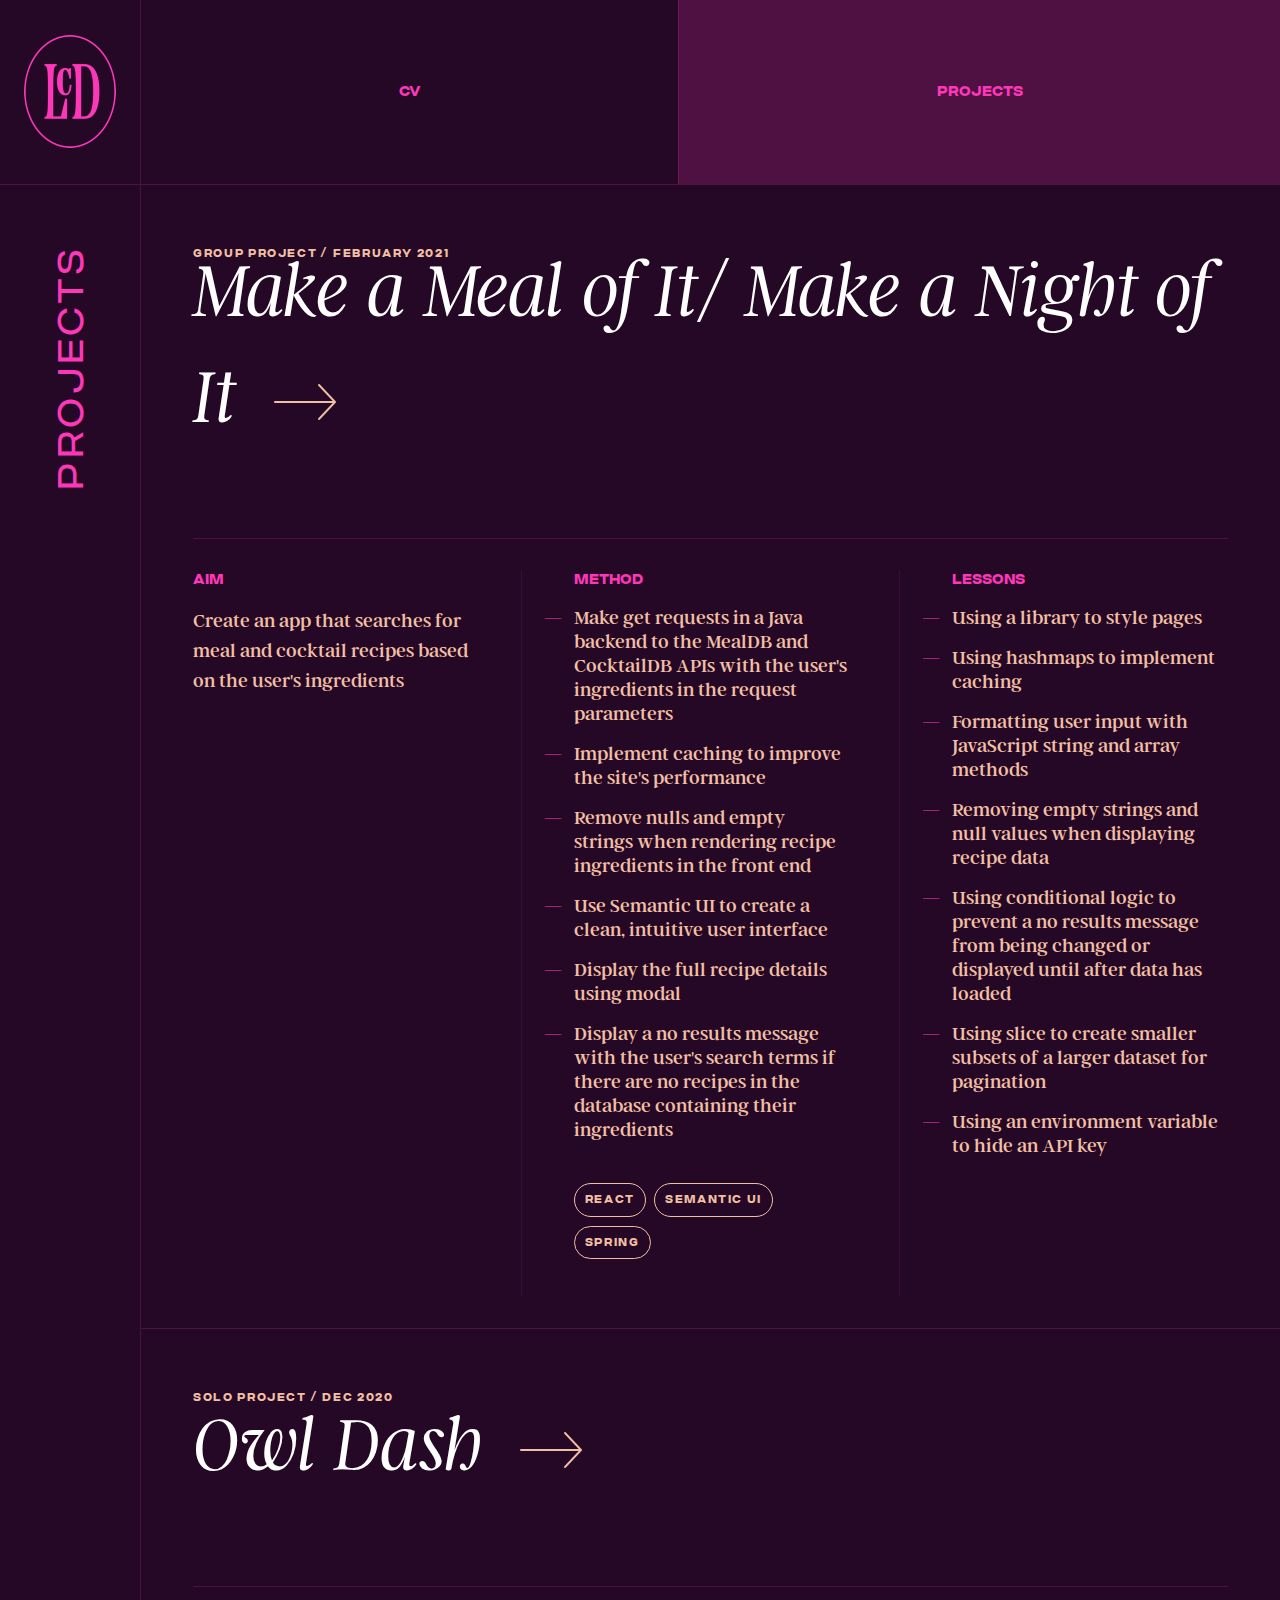
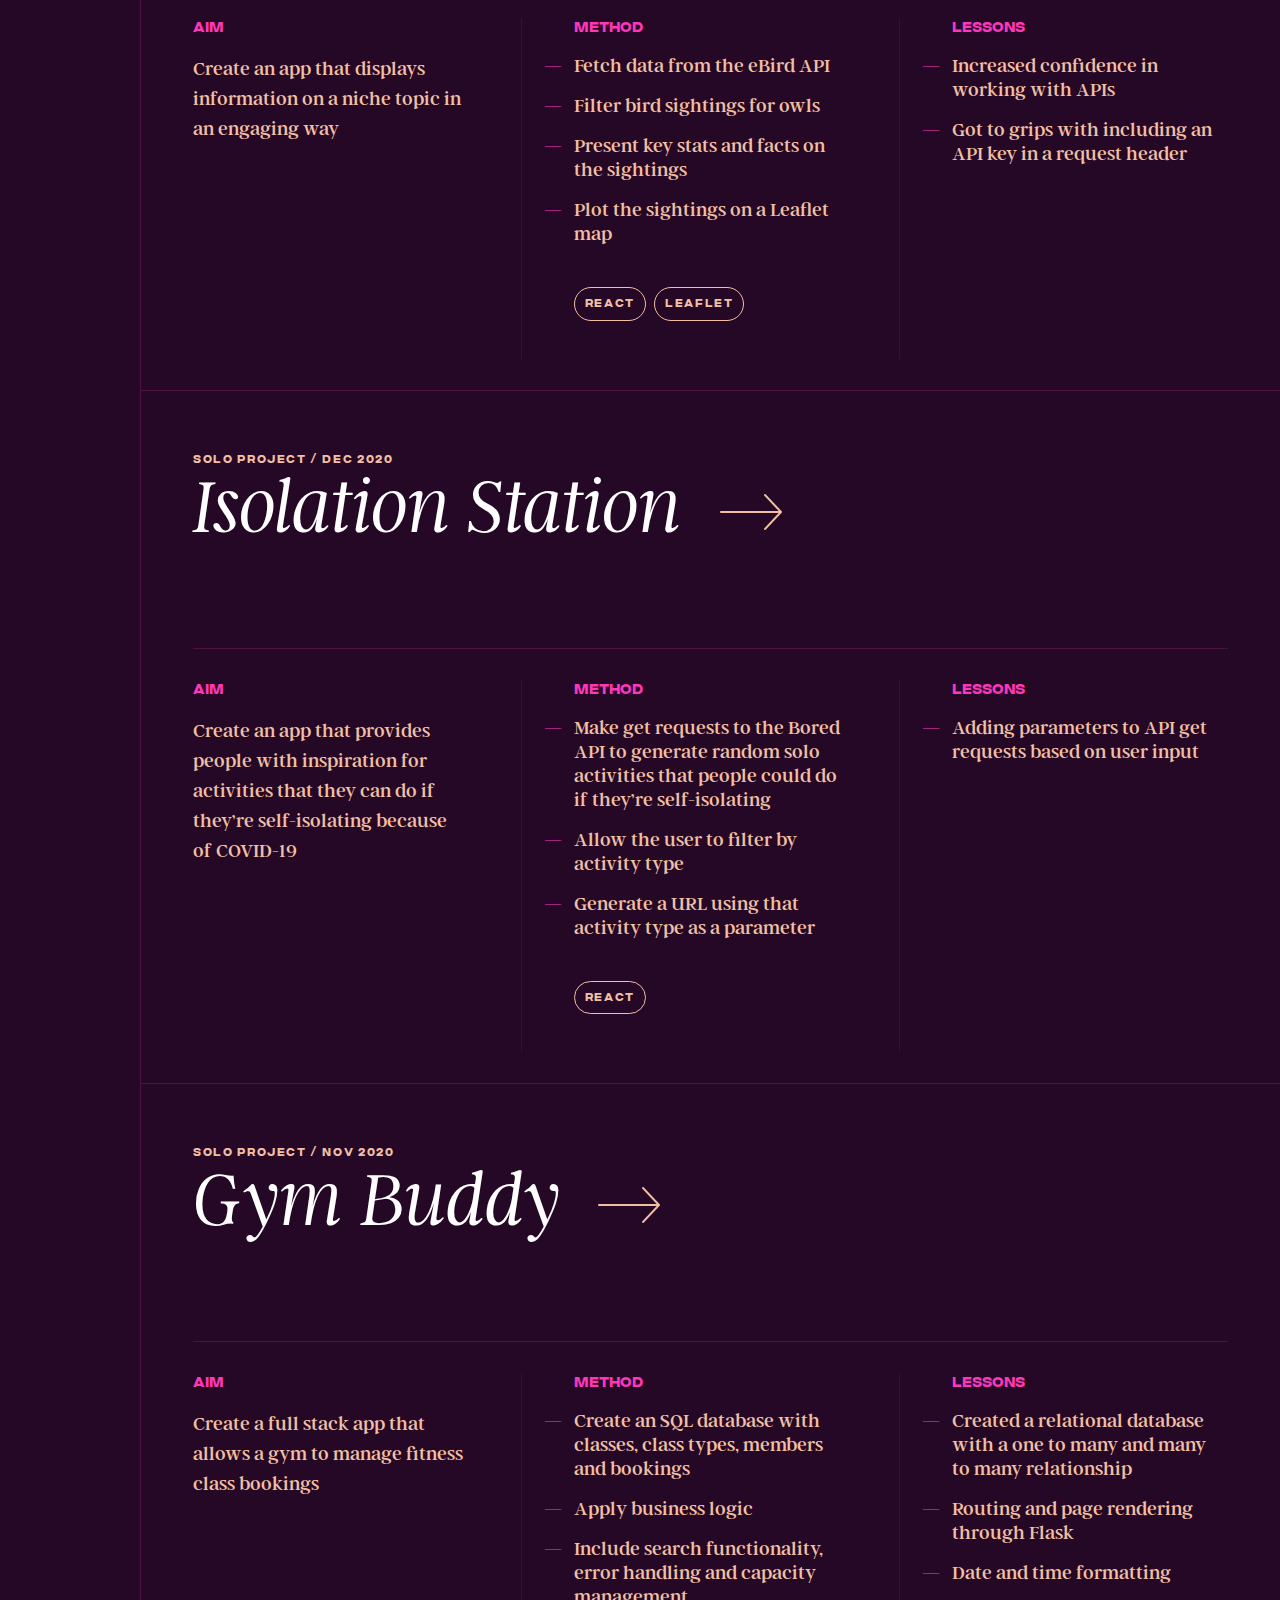
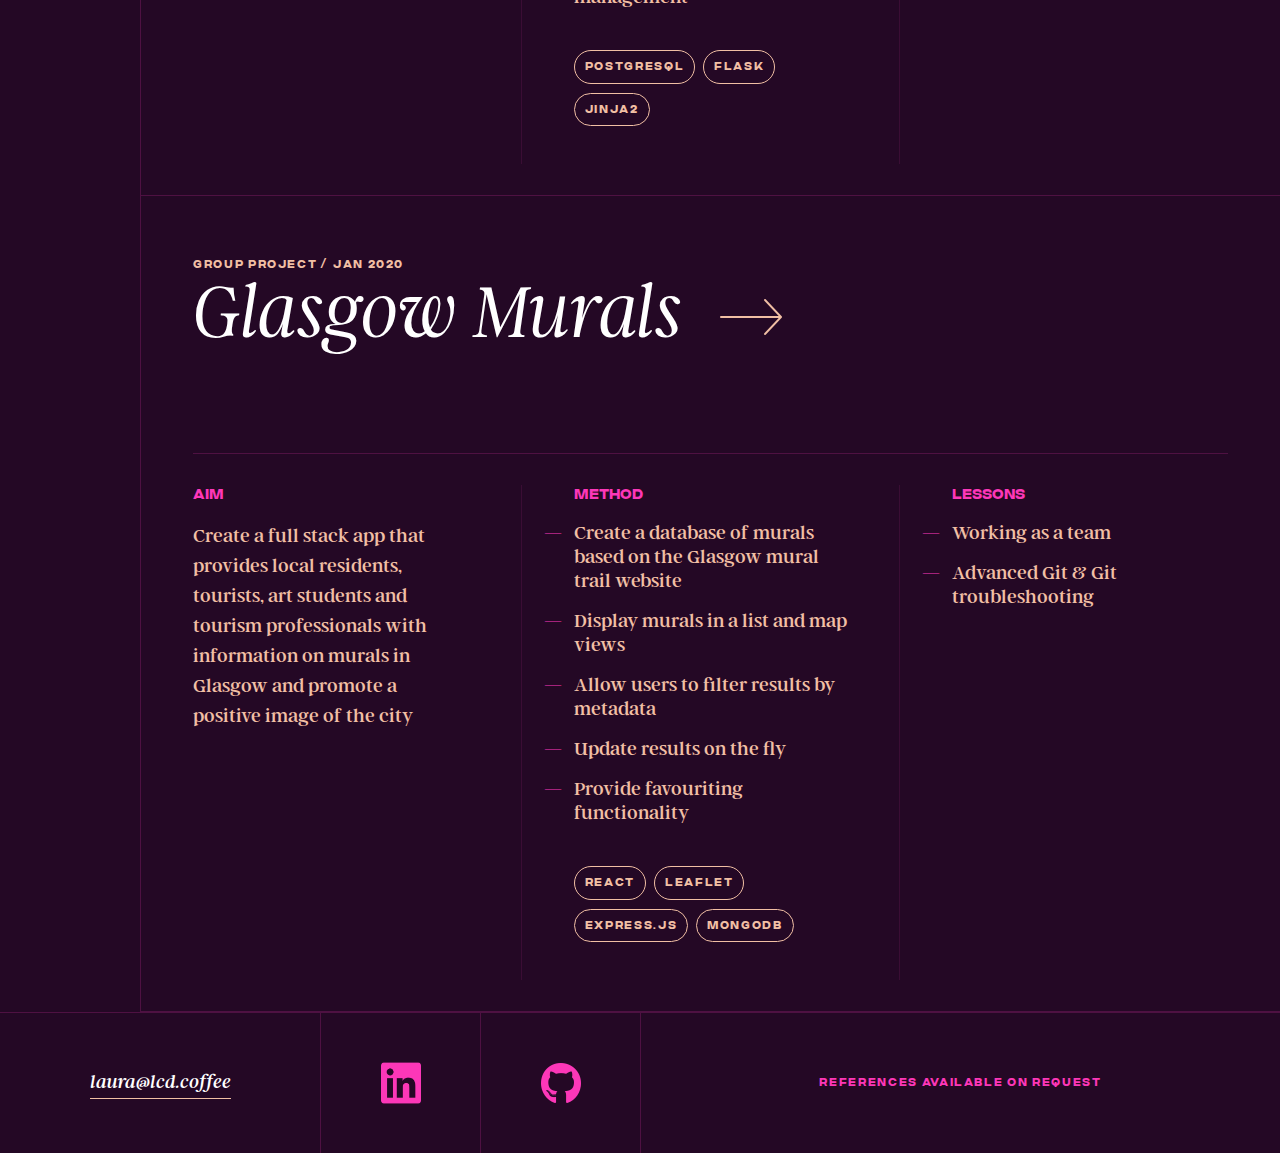
==== projects.html @ 5b54bcf7 "Added recipe and cocktail projects to projects page." ====
<!doctype html>
<html>
	<head>
		<meta charset="utf-8">
		<meta http-equiv="X-UA-Compatible" content="IE=edge">
		<meta name="viewport" content="width=device-width, initial-scale=1">
		<title>Laura C Dobie – CV – Software Developer</title>
		<link rel="stylesheet" href="styles/reset.css">
		<link rel="stylesheet" href="styles/fonts.css">
		<link rel="stylesheet" href="styles/style.css">
	</head>
	<body>
		<main>

		  
		  <header>
		    <div class="logo">
		      <img src="images/lcd-logo.png" />
		    </div>
		
		    <nav>
		      <a href="./index.html" class="deselected">CV</a>
		      <a href="./projects.html" class="selected">Projects</a>
		    </nav>
		  </header>

		  <div class="projects-wrapper">
			<div class="vertical-heading projects-header">
				<h1>
					Projects
				</h1>
			</div>
			<section class="project">
				<a href="https://github.com/pvaliani/recipe_raider_app" class="project-title heading-group">
					<h2>Make a Meal of It/ Make a Night of It<span class="cta-arrow"></span></h2>
					<div class="project-subtitle">
						<h3>Group project</h3>
						<h3>February 2021</h3>
					</div>
				</a>
				<div class="project-details">
					<div class="project-column">
						<h3>Aim</h3>
						<p>Create an app that searches for meal and cocktail recipes based on the user's ingredients</p>
					</div>
					<div class="project-column">
						<h3>Method</h3>
						<ul class="bullets">
							<li>Make get requests in a Java backend to the MealDB and CocktailDB APIs with the user's ingredients in the request parameters</li>
							<li>Implement caching to improve the site's performance</li>
							<li>Remove nulls and empty strings when rendering recipe ingredients in the front end</li>
							<li>Use Semantic UI to create a clean, intuitive user interface</li>
							<li>Display the full recipe details using modal</li>
							<li>Display a no results message with the user's search terms if there are no recipes in the database containing their ingredients</li>
						</ul>
						</ul>
						<ul class="taglist">
							<li>React</li>
							<li>Semantic UI</li>
							<li>Spring</li>
						</ul>
					</div>
					<div class="project-column">
						<h3>Lessons</h3>
						<ul class="bullets">
							<li>Using a library to style pages</li>
							<li>Using hashmaps to implement caching</li>
							<li>Formatting user input with JavaScript string and array methods</li>
							<li>Removing empty strings and null values when displaying recipe data</li>
							<li>Using conditional logic to prevent a no results message from being changed or displayed until after data has loaded</li>
							<li>Using slice to create smaller subsets of a larger dataset for pagination</li>
							<li>Using an environment variable to hide an API key</li>
						</ul>
					</div>
				</div>
			</section>

			<section class="project">
				<a href="https://github.com/lauracdobie/owl-watch" class="project-title heading-group">
					<h2>Owl Dash<span class="cta-arrow"></span></h2>
					<div class="project-subtitle">
						<h3>Solo project</h3>
						<h3>Dec 2020</h3>
					</div>
				</a>
				<div class="project-details">
					<div class="project-column">
						<h3>Aim</h3>
						<p>Create an app that displays information on a niche topic in an engaging way</p>
					</div>
					<div class="project-column">
						<h3>Method</h3>
						<ul class="bullets">
							<li>Fetch data from the eBird API</li>
							<li>Filter bird sightings for owls</li>
							<li>Present key stats and facts on the sightings</li>
							<li>Plot the sightings on a Leaflet map</li>
						</ul>
						<ul class="taglist">
							<li>React</li>
							<li>Leaflet</li>
						</ul>
					</div>
					<div class="project-column">
						<h3>Lessons</h3>
						<ul class="bullets">
							<li>Increased confidence in working with APIs</li>
							<li>Got to grips with including an API key in a request header</li>
						</ul>
					</div>
				</div>
			</section>

			<section class="project">
				<a href="https://github.com/lauracdobie/isolation-activity-finder" class="project-title heading-group">
					<h2>Isolation Station<span class="cta-arrow"></span></h2>
					<div class="project-subtitle">
						<h3>Solo project</h3>
						<h3>Dec 2020</h3>
					</div>
				</a>
				<div class="project-details">
					<div class="project-column">
						<h3>Aim</h3>
						<p>Create an app that provides people with inspiration for activities that they can do if they’re self-isolating because of COVID-19</p>
					</div>
					<div class="project-column">
						<h3>Method</h3>
						<ul class="bullets">
							<li>Make get requests to the Bored API to generate random solo activities that people could do if they’re self-isolating</li>
							<li>Allow the user to filter by activity type</li>
							<li>Generate a URL using that activity type as a parameter</li>
						</ul>
						<ul class="taglist">
							<li>React</li>
						</ul>
					</div>
					<div class="project-column">
						<h3>Lessons</h3>
						<ul class="bullets">
							<li>Adding parameters to API get requests based on user input</li>
						</ul>
					</div>
				</div>
			</section>

			<section class="project">
				<a href="https://github.com/lauracdobie/gym_project" class="project-title heading-group">
					<h2>Gym Buddy<span class="cta-arrow"></span></h2>
					<div class="project-subtitle">
						<h3>Solo project</h3>
						<h3>Nov 2020</h3>
					</div>
				</a>
				<div class="project-details">
					<div class="project-column">
						<h3>Aim</h3>
						<p>Create a full stack app that allows a gym to manage fitness class bookings</p>
					</div>
					<div class="project-column">
						<h3>Method</h3>
						<ul class="bullets">
							<li>Create an SQL database with classes, class types, members and bookings</li>
							<li>Apply business logic</li>
							<li>Include search functionality, error handling and capacity management</li>
						</ul>
						<ul class="taglist">
							<li>Postgresql</li>
							<li>Flask</li>
							<li>Jinja2</li>
						</ul>
					</div>
					<div class="project-column">
						<h3>Lessons</h3>
						<ul class="bullets">
							<li>Created a relational database with a one to many and many to many relationship</li>
							<li>Routing and page rendering through Flask</li>
							<li>Date and time formatting</li>
						</ul>
					</div>
				</div>
			</section>

			<section class="project">
				<a href="https://github.com/lauracdobie/murals-project" class="project-title heading-group">
					<h2>Glasgow Murals<span class="cta-arrow"></span></h2>
					<div class="project-subtitle">
						<h3>Group project</h3>
						<h3>Jan 2020</h3>
					</div>
				</a>
				<div class="project-details">
					<div class="project-column">
						<h3>Aim</h3>
						<p>Create a full stack app that provides local residents, tourists, art students and tourism professionals with information on murals in Glasgow and promote a positive image of the city</p>
					</div>
					<div class="project-column">
						<h3>Method</h3>
						<ul class="bullets">
							<li>Create a database of murals based on the Glasgow mural trail website</li>
							<li>Display murals in a list and map views</li>
							<li>Allow users to filter results by metadata</li>
							<li>Update results on the fly</li>
							<li>Provide favouriting functionality</li>
						</ul>
						<ul class="taglist">
							<li>React</li>
							<li>Leaflet</li>
							<li>Express.js</li>
							<li>MongoDB</li>
						</ul>
					</div>
					<div class="project-column">
						<h3>Lessons</h3>
						<ul class="bullets">
							<li>Working as a team</li>
							<li>Advanced Git &amp; Git troubleshooting</li>
						</ul>
					</div>
				</div>
			</section>
			</div>  
		
			<footer>  
				<nav class="external-links">
				  <div class="email-link-container">
					<a  class="text-link" href="mailto:laura@lcd.coffee">laura@lcd.coffee</a>
				  </div>
				  <div class="icon-link-container">
					<a href="https://www.linkedin.com/in/lauradobie"> <img src="images/icon-linkedin@2x.png" /> </a>
				  </div>
				  <div class="icon-link-container">
					<a href="https://github.com/lauracdobie"> <img src="images/icon-github@2x.png" /> </a>
				  </div>
				</nav>
		
				<div class="references">
					<p>References available on request</p> 
				</div>
		  </footer>
		  
		</main>
		
	</body>
</html>
---- styles/fonts.css ----
@font-face {
    font-family: 'Argent CF';
    src: url('../fonts/argentcf-regular-webfont.woff2') format('woff2'),
         url('../fonts/argentcf-regular-webfont.woff') format('woff');
    font-weight: 400;
    font-style: normal;
}

@font-face {
    font-family: 'Argent CF';
    src: url('../fonts/argentcf-regularitalic-webfont.woff2') format('woff2'),
         url('../fonts/argentcf-regularitalic-webfont.woff') format('woff');
    font-weight: 400;
    font-style: italic;
}

@font-face {
    font-family: 'Argent CF';
    src: url('../fonts/argentcf-light-webfont.woff2') format('woff2'),
         url('../fonts/argentcf-light-webfont.woff') format('woff');
    font-weight: 300;
    font-style: normal;
}

@font-face {
    font-family: 'Argent CF';
    src: url('../fonts/argentcf-lightitalic-webfont.woff2') format('woff2'),
         url('../fonts/argentcf-lightitalic-webfont.woff') format('woff');
    font-weight: 300;
    font-style: italic;
}

@font-face {
    font-family: 'Argent CF';
    src: url('../fonts/argentcf-thinitalic-webfont.woff2') format('woff2'),
         url('../fonts/argentcf-thinitalic-webfont.woff') format('woff');
    font-weight: 100;
    font-style: italic;
}

@font-face {
    font-family: 'Criteria CF';
    src: url('../fonts/criteriacf-extrabold-webfont.woff2') format('woff2'),
         url('../fonts/criteriacf-extrabold-webfont.woff') format('woff');
    font-weight: 800;
    font-style: normal;
}

@font-face {
    font-family: 'Criteria CF';
    src: url('../fonts/criteriacf-regular-webfont.woff2') format('woff2'),
         url('../fonts/criteriacf-regular-webfont.woff') format('woff');
    font-weight: 400;
    font-style: normal;
}
---- styles/style.css ----
body {
	font-family: 'Argent CF';
	font-weight: 400;
	font-size: 20px;
	line-height: 1.5;
	background-color: #240825;
	color: #F1BFA4;
}

header {
	width: 100%;
	height: 185px;
	display: flex;
	border-bottom: 1px solid rgba(252, 55, 184, 0.2);
}

.deselected {
	transition: background-color ease-in 0.2s;
}

.deselected:hover {
	background-color: rgba(252, 55, 184, 0.1);
}

.selected {
	background-color: rgba(252, 55, 184, 0.2);
}

.logo img {
	width: 92px;
}

.logo {
	padding: 35px 24px 37px 24px;
	flex-grow: 0;
}

header nav {
	display: flex;
	flex-grow: 1;
}

em {
	font-style: italic;
} 

header nav a, h2, .project-column h3 {
	color: rgb(252, 55, 184);
	text-transform: uppercase;
	font-family: 'Criteria CF';
	font-weight: 800;
	font-size: 14px;
}

header nav a {
	border-left: 1px solid rgba(252, 55, 184, 0.2);
	display: flex;
	flex-grow: 1;
	align-items: center;
	justify-content: center;
	text-decoration: none;
}

.intro, .projects, .projects-wrapper {
	position: relative;
	border-bottom: 1px solid rgba(252, 55, 184, 0.2);
}

.intro .vertical-heading, .projects .vertical-heading, .projects-wrapper .vertical-heading {
	position: absolute;
	left: 0;
	top: 0;
	transform: rotate(-90deg) translateX(-100%);
	transform-origin: left top;
	padding: 54px 60px 0 0;
}

h1, .projects h2 {
	color: rgb(252, 55, 184);
	text-transform: uppercase;
	font-family: 'Criteria CF';
	font-weight: 400;
	font-size: 36px;
	line-height: 1;
	letter-spacing: 0.1em;
}

.blurb {
	padding: 60px 220px 60px 48px;
	font-size: 32px;
	font-weight: 300;
	line-height: 1.2;
	min-height: 484px;
}

.blurb, .project-description, .project {
	margin-left:140px;
	border-left: 1px solid rgba(252, 55, 184, 0.2);
}

.blurb p {
	margin-bottom: 0.6em;
	max-width: 860px;
}

.common {
	padding: 52px;
	border-bottom: 1px solid rgba(252, 55, 184, 0.2);
}

.half-container {
	display: flex;
}

.half {
	flex: 1;
}

.half h2 {
	margin-bottom: 90px;
}

.relevant-qualifications h3 {
	font-size: 32px;
	line-height: 1.2;
	color: #fff;
	margin-bottom: 10px;
}

.text-link {
	text-decoration: none;
	border-bottom: 1px solid rgb(241, 191, 164);
	font-style: italic;
	padding-bottom: 1px;
	color: #fff;
}

.relevant-qualifications h4, .taglist li, .employment-container h4, .qualification h4, .project-title h3 {
	color: rgb(241, 191, 164);
	text-transform: uppercase;
	font-family: 'Criteria CF';
	font-weight: 800;
	font-size: 11px;
	letter-spacing: 0.15em;
}

.relevant-qualifications p {
	margin-top: 30px;
}

.relevant-qualifications .date {
	font-style: italic;
	line-height: 1.4;
	color: #fff;
	margin-top: 50px;
}

.self-study h3 {
	color: #fff;
	margin-bottom: 10px;
}

.self-study {
	border-left: 1px solid rgba(252, 55, 184, 0.2);
}

.taglist li {
	display: inline-block;
	border: 1px solid rgb(241, 191, 164);
	border-radius: 100px;
	padding: 8px 10px 7px 10px;
	margin-right: 4px;
	margin-bottom: 8px;
}

.taglist {
	margin-bottom: 30px;
}

.primary-list {
	margin-top: 150px;
	margin-bottom: 10px;
}

.primary-list, .project-title h2 {
	font-weight: 100;
	font-family: 'Argent CF';
	text-transform: none;
	font-style: italic;
	font-size: 80px;
	color: #fff;
	line-height: 1.2em;
}

.primary-list li {
	display: inline;
}

.primary-list li:after {
	content: "/";
	margin-left: 0.2em;
	color: rgba(252, 55, 184, 0.2);
}

.primary-list li:last-child:after {
	content: "";
}


.hiring-reasons {
	margin-top: 55px;
}

.hiring-reasons li {
	font-size: 32px;
	line-height: 1.2;
	font-weight: 300;
	padding: 36px 0 36px 50px;
	border-top: 1px solid rgba(252, 55, 184, 0.1);
	counter-increment: item;
}

.hiring-reasons li:before {
	content: counter(item, decimal-leading-zero);
	font-family: 'Criteria CF';
	font-weight: 800;
	font-size: 11px;
	letter-spacing: 0.15em;
	color: rgb(252, 55, 184);
	width: 0;
	text-align: right;
	display: inline-block;
	transform: translateX(-40px) translateY(-0.6em);
}

.hiring-reasons em {
	color: #fff;
}

.projects .project-description {
	padding: 52px 52px 60px 48px;
	min-height: 400px;
}

.projects .project-description p {
	font-weight: 100;
	font-size: 48px;
	line-height: 1.1;
	color: #fff;
	font-style: italic;
}

.projects .project-description p em {
	color: rgb(241, 191, 164);
	display: inline-block;
}

.inline-icon {
	display: inline-block;
	width: 1em;
	height: 1em;
	background-size: contain;
	background-repeat: no-repeat;
	background-position: center center;
}

.isolation {
	background-image: url("../images/projecticon-isolation@2x.png");
	transform: translateY(0.1em);
}

.owl {
	background-image: url("../images/projecticon-owldash@2x.png");
	transform: translateY(0.16em) translateX(0.05em);
}

.gym {
	background-image: url("../images/projecticon-gymbuddy@2x.png");
	transform: translateY(0.16em) translateX(0.09em);
}

.projects .project-description .cta-container {
	display: flex;
	align-items: center;
	margin-top: 48px;
}

.projects .project-description .cta-container .cta {
	border-top: 1px solid rgba(252, 55, 184, 0.2);
	border-right: 1px solid rgba(252, 55, 184, 0.2);
	border-bottom: 1px solid rgba(252, 55, 184, 0.2);
	padding-left: 48px;
	transform: translateX(-48px);
}

.cta p {
	display: flex;
	align-items: center;
}

.projects .project-description .cta-container p {
	font-size: 32px;
}

.projects .project-description .cta-container a {
	text-decoration: none; 
}

.cta-arrow {
	display: inline-block;
	border-left: 1px solid rgba(252, 55, 184, 0.2);
	width: 140px;
	height: 140px;
	margin-left: 48px;
	background-image: url(../images/cta-arrow@2x.png);
	background-size: 62px 36px;
	background-repeat: no-repeat;
	background-position: center	center;
}

.projects .project-description .cta-container .conjunction {
	font-family:'Criteria CF';
	font-weight: 800;
	text-transform: uppercase;
	font-size: 11px;
	letter-spacing: 0.15em;
	color: rgb(241, 191, 164);
}

.projects .project-description .cta-container .text-link {
	margin-left: 48px;
}

.employment-container {
	display: grid;
	grid-template-columns: 1fr 2fr;
	margin-top: 60px;
}

.employment-container h3 {
	color: #fff;
	line-height: 1.1em;
}

.current-employment-container h3 {
	font-size: 32px;
	margin-top: 16px;
	margin-bottom: 32px;
}

.heading-group {
	display: flex;
	flex-direction: column-reverse;
}

.bullets li {
	line-height: 1.2;
	margin-bottom: 16px;
}

.bullets li:before {
	content: "—";
	color: rgb(252, 55, 184);
	transform: translateX(-30px);
	text-align: right;
	display: inline-block;
	width: 0;
}

.past-employment-container {
	padding-left: 52px;
}

.past-employment {
	border-top: 1px solid rgba(252, 55, 184, 0.1);
	padding: 26px;
}

.past-employment:last-child {
	border-bottom: 1px solid rgba(252, 55, 184, 0.1);
}

.past-employment h3 {
	margin-top: 2px;
}

.past-qualifications {
	display: grid;
	grid-template-columns: 1fr 2fr;
}

.past-qualifications .title-container {
	padding: 52px;
	border-bottom: 1px solid rgba(252, 55, 184, 0.2);
}

.past-qualifications .qualifications-container {
	display: flex;
	flex-wrap: wrap;
	align-content: center;
	justify-content: center;
	border-left: 1px solid rgba(252, 55, 184, 0.2);
}

.qualification {
	text-align: center;
	width: 50%;
	padding: 70px 24px 80px 24px;
	border-bottom: 1px solid rgba(252, 55, 184, 0.2);
	display: flex;
	flex-direction: column;
	justify-content: center;
}

.qualification h3 {
	font-size: 32px;
	line-height: 1.2;
	color: #fff;
	margin-bottom: 16px;
}

.qualification:nth-child(even) {
	border-left: 1px solid rgba(252, 55, 184, 0.2);
}

.certificate {
	background-image: url(../images/icon-certificate@2x.png);
	background-size: 60px 73px;
	background-repeat: no-repeat;
	background-position: center center;
	width: 100%;
	height: 73px;
	margin-bottom: 40px;
}

.quotes {
	padding: 52px;
	border-bottom: 1px solid rgba(252, 55, 184, 0.1);
}

.quotes h2 {
	margin-bottom: 60px;
}

.quotes-container {
	display: grid;
	grid-template-areas: 
	'quote quote'
	'quote quote';
	grid-template-columns: 1fr 1fr;
}

.quote:nth-child(even) {
	margin-left: 32px;
}

.quote:nth-child(1), .quote:nth-child(2) {
	border-top: 1px solid rgba(252, 55, 184, 0.1);
}


.quotes-container li {
	font-size: 32px;
	line-height: 1.2;
	font-weight: 300;
	padding: 36px 0 36px 50px;
	border-bottom: 1px solid rgba(252, 55, 184, 0.1);
}

.quotes-container li:before {
	content: "\201C";
	font-family: 'Criteria CF';
	font-weight: 800;
	font-size: 48px;
	letter-spacing: 0.15em;
	color: rgb(252, 55, 184);
	width: 0;
	text-align: right;
	display: inline-block;
	transform: translateX(-40px) translateY(0.27em);
}

footer {
	height: 140px;
	display: grid;
	grid-template-columns: 1fr 1fr;
}

footer .external-links {
	display: grid;
	grid-template-columns: 2fr 1fr 1fr ;
}

.icon-link-container, .references {
	border-left: 1px solid rgba(252, 55, 184, 0.2);
}

.email-link-container, .icon-link-container, .references {
	display: flex;
	align-items: center;
	justify-content: center;
	text-align: center;
}

.icon-link-container img {
	width: 40px;
}

.references p {
	color: rgb(252, 55, 184);
	text-transform: uppercase;
	font-family: 'Criteria CF';
	font-weight: 800;
	font-size: 11px;
	letter-spacing: 0.15em;
}

.project {
	border-bottom: 1px solid rgba(252, 55, 184, 0.2);
}

.project-details {
	display: grid;
	grid-template-columns: 1fr 1fr 1fr;
	padding: 31px 0;
	
}

.project-column {
	padding: 0 52px;
	
}

.project-column:nth-child(2) {
	border-left: 1px solid rgba(252, 55, 184, 0.1);
	border-right: 1px solid rgba(252, 55, 184, 0.1);
}

.project-column h3 {
	margin-bottom: 15px;
}

.project-column .taglist {
	margin-top: 40px;
}

.project-subtitle {
	transform: translateY(1em);
}

.project-subtitle h3 {
	display: inline;
}

.project-subtitle h3:nth-child(1):after {
	content: "/";
	font-size: 14px;
	font-weight: 100;
	margin-left: 0.2em; 
} 

.project-title {
	margin-left: 52px;
	margin-right: 52px;
	padding-top: 31px;
	padding-bottom: 90px;
	border-bottom: 1px solid rgba(252, 55, 184, 0.2);
	text-decoration: none; 
}

.project-title .cta-arrow {
	height: 1em;
	border-left: none;
	transform: translateY(0.25em);
	margin: 0;
}



@media print{  
  
	body{    
		background-color: #fff;
		color: #240825;
		font-size: 8pt;
		line-height: 1.3;
	}
	
	header {
		height: 3cm;
	}
	
	.logo img {
		width: 1cm;
	}
	
	.logo {
		padding: 0.9cm;
		flex-grow: 0;
	}
	
	h1 {
		font-size: 12pt;
	}
	
	header nav {
		display: none;
	}

	h2 {
		font-size: 6pt;
	}

	.half h2 {
		margin-bottom: 0.5cm;
	}

	.relevant-qualifications h3 {
		font-size: 16pt;
	}
	
	.intro .vertical-heading {
		left: 2.5cm;
		top: 1.3cm;
		transform: rotate(0deg) translateX(0);
		padding: 0;
	}

	.intro {
		position: static;
	}
	
	.blurb {
		padding: 1cm 1cm 0.8cm 1cm;
		margin-left: 0px;
		border-left: none;
		min-height: 0;
		font-size: 16pt;
	}

	.relevant-qualifications h4, .taglist li, .employment-container h4, .qualification h4 {
		font-size: 5pt;
	}

	.taglist li {
		padding: 2.5pt 4pt 1pt 4pt;
		margin-right: 0.01cm;
		margin-bottom: 0.08cm;
	}

	.taglist {
		margin-bottom: 0.2cm;
	}

	.relevant-qualifications .date {
		margin-top: 0.5cm;
	}
	
	.relevant-qualifications h3, .text-link, .relevant-qualifications .date, .self-study h3, .primary-list, .hiring-reasons em, .projects .project-description p, .employment-container h3, .qualification h3 {
		color: #240825;
	}

	.common {
		padding: 1cm;
	}

	.hiring-reasons {
		margin-top: 0.5cm;
		display: flex;
		flex-wrap: wrap;
		flex-direction: row;
	}

	.hiring-reasons li {
		font-size: 10pt;
		padding: 0.5cm 0.5cm 0.5cm 0.6cm;
		width: 46%;
		margin-right: 2%
	}

	.hiring-reasons li:before {
		font-size: 5pt;
		transform: translateX(-0.6cm) translateY(-0.6em);
	}

	.why-hire-me {
		page-break-after: always;
	}

	.project {
		width: 100%;
	}
	
}
	

@media (max-width:1024px) {
	.blurb {
		padding: 60px 48px 60px 48px;
	}

	.past-qualifications {
		grid-template-columns: 1fr;
	}
}

@media (max-width:960px) {
	header {
		height: 100px;
	}

	.logo img {
		width: 50px;
	}

	.logo {
		padding: 15px 45px;
	}

	.blurb {
		font-size: 26px;
		min-height: 380px;
	}

	h1, .projects h2 {
		font-size: 28px;
	}

	.intro .vertical-heading, .projects .vertical-heading, .projects-wrapper .vertical-heading {
		padding: 58px 60px 0 0;
	
	}

	.half h2 {
		margin-bottom: 40px;
	}

	.hiring-reasons {
		margin-top: 25px;
		
	}

	.hiring-reasons li {
		padding: 28px 0 28px 50px;
	}

	.primary-list {
		margin-top: 50px;
	}

	.primary-list, .project-title h2 {
		font-size: 60px;
	}

	.projects .project-description p {
		font-size: 36px;
	}

	.employment-container {
		grid-template-columns: 1fr 1fr;
	}

	.quotes h2 {
		margin-bottom: 40px;
	}

	.quotes-container li {
		font-size: 26px;
		padding: 0 0 20px 50px;
		line-height: 1;
	}

	.quotes-container li:before {
		transform: translateX(-40px) translateY(0.4em);
	}

	footer {
		height: 90px;
	}

	.projects .project-description .cta-container p {
		font-size: 24px;
	}

	.cta-arrow {
		width: 80px;
		height: 80px;
		margin-left: 48px;
		background-size: 31px 18px;
	}

	.projects .project-description .cta-container .text-link {
		margin-left: 26px;
		transform: translateX(-22px);
	}

	.projects .project-description .cta-container .conjunction {
		transform: translateX(-22px);
	}

	.icon-link-container img {
		width: 30px;
	}
	
	.project-title {
		border: none;
		padding-bottom: 0;
	}
	
	.project-details {
		display: block;
		line-height: 1.4;
		padding-top: 20px;
	}
	
	.project-details .taglist {
		margin-top: 10px;
		margin-bottom: 0;
	}
	
	.project-column {
		margin: 0 48px 0px 48px;
		border-top: 1px solid rgba(252, 55, 184, 0.1);
		padding: 30px 30px;
	}
	
	.project-column:nth-child(2) {
		border-left: none;
		border-right: none;
	}
	
	.bullets li {
		margin-bottom: 10px;
	}
	
	.projects-wrapper .vertical-heading {
		position: static;
		transform: rotate(0deg) translateX(0%);
		padding: 40px 30px 0 52px;
		width: 100%;
		text-align: left;
	}
	
	.project {
		margin-left: 0;
		border-left: none;
	}

	footer .external-links {
		grid-template-columns: 3fr 1fr 1fr ;
	}
}

@media (max-width:800px) {
	.projects .project-description .cta-container {
		display: block;
		align-items: center;
		margin-top: 20px;
	}

	.projects .project-description .cta-container .cta {
		margin-bottom: 20px;
	}

	.projects .project-description .cta-container .text-link {
		transform: translateX(0px);
		display: inline;
	}

	.projects .project-description .cta-container .conjunction {
		transform: translateX(0px);
		margin-top: 30px;
		display: inline;
	}

	.cta {
		display: static;
		width: 301px;
	}
}

@media (max-width:700px) {
	.relevant-qualifications h4, .taglist li, .employment-container h4, .qualification h4, .project-title h3 {
		font-size: 9px;
	}

	.taglist li {
		padding: 6px 8px 5px 8px;
		margin-right: 2px;
		margin-bottom: 6px;
	}

	.hiring-reasons li {
		font-size: 26px;
		line-height: 1.1;
		padding: 28px 0 28px 50px;
	}

	.primary-list, .project-title h2 {
		font-size: 48px;
	}

	.taglist {
		margin-bottom: 10px;
	}

	.projects .project-description p {
		font-size: 28px;
		line-height: 1;
	}

	.projects .project-description {
		padding: 40px 52px 40px 48px;
		min-height: 300px;
	}

	.current-employment-container h3 {
		font-size: 26px;
		margin-top: 16px;
		margin-bottom: 24px;
	}

	body {
		font-size: 18px;
	}

	.past-employment {
		padding: 26px 0;
	}

	.common {
		padding-bottom: 20px;
	}

	.qualification h3 {
		font-size: 26px;
		line-height: 1;
		color: #fff;
		margin-bottom: 16px;
	}

	.quotes-container li {
		font-size: 20px;
		padding: 0 0 20px 50px;
		line-height: 1.1;
	}

	.quotes-container li:before {
		font-size: 32px;
		line-height: 1;
	}
}

@media (max-width:500px) {
	header nav a, h2, .project-column h3 {
		font-size: 12px;
	}

	header {
		height: 70px;
	}

	.logo img {
		width: 34px;
	}

	.logo {
		padding: 15px 15px;
	}

	.intro .vertical-heading, .projects .vertical-heading, .projects-wrapper .vertical-heading {
		position: static;
		transform: rotate(0deg) translateX(0%);
		padding: 40px 30px 20px 30px;
		width: 100%;
		text-align: left;
	}

	h1, .projects h2 {
		font-size: 20px;
		line-height: 1;
		letter-spacing: 0.1em;
	}

	.blurb, .project-description, .project {
		margin-left: 0;
		border-left: none;
		padding: 0 30px;
		font-size: 20px;
		min-height: 0;
	}

	.half-container {
		display: block;
	}

	.relevant-qualifications h3 {
		font-size: 26px;
		line-height: 1;
	}

	.common {
		padding: 30px;
	}

	.half h2 {
		margin-bottom: 30px;
	}

	body {
		font-size: 16px;
		line-height: 1.1;
	}

	.relevant-qualifications .date {
		margin-top: 20px;
	}
	
	.hiring-reasons li {
		font-size: 20px;
		padding-top: 16px;
		padding-bottom: 16px;
		padding-left: 32px;
	}	
	
	.hiring-reasons li:before {
		font-size: 10px;
		transform: translateX(-32px) translateY(-0.6em);
	}
	
	.primary-list {
		margin-top: 10px;
	}
	
	.primary-list li {
		font-size: 36px;
		line-height: 0;
	}
	
	.projects .project-description {
		padding: 0px 30px 40px 30px;
	}
	
	.projects .project-description .cta-container {
		margin-top: 30px;
	}
	
	.employment-container {
		display: block;
	}
	
	.bullets li:before {
		transform: translateX(-23px);
	}
	
	.past-employment-container {
		margin-top: 30px;
		padding: 0;
	}
	
	.past-qualifications .qualifications-container {
		border: none;
	}
	
	.qualification {
		width: 100%;
		padding: 40px 30px;
	}
	
	.qualification:nth-child(even) {
		border-left: none;
	}
	
	.quotes {
		padding:30px
	}
	
	.quotes-container {
		display: block;
	}
	
	.quotes-container li {
		padding: 10px 0 20px 50px;
	}
	
	.quote:nth-child(even) {
		margin-left: 0;
	}
	
	.quote:nth-child(2) {
		border-top: none;
	}
	
	.quote:last-child {
		border-bottom: none;
	}
	
	.projects-wrapper .projects-header {
		padding-bottom: 0px;
	}
	
	.project-title, .project-column {
		margin: 0;
	}
	
	.project-title h2{
		font-size: 36px;
	}
	
	.project-title .cta-arrow {
		width: 45px;
	}
	
	.project-subtitle {
		transform: translateY(0.4em);
	}
	
	footer {
		display: block;
	}
	
	footer .external-links {
		height: 80px;
	}
	
	footer .references p {
		padding: 20px 10px;
	}
	
	footer .references {
		border-top: 1px solid rgba(252, 55, 184, 0.2);
		margin: 0;
	}	
	
}
  


@media (min-width:1440px) {
	
	main {
		width: 1440px;
		margin-left: auto;
		margin-right: auto;
		border-left: 1px solid rgba(252, 55, 184, 0.2);
		border-right: 1px solid rgba(252, 55, 184, 0.2);
	}
	
}
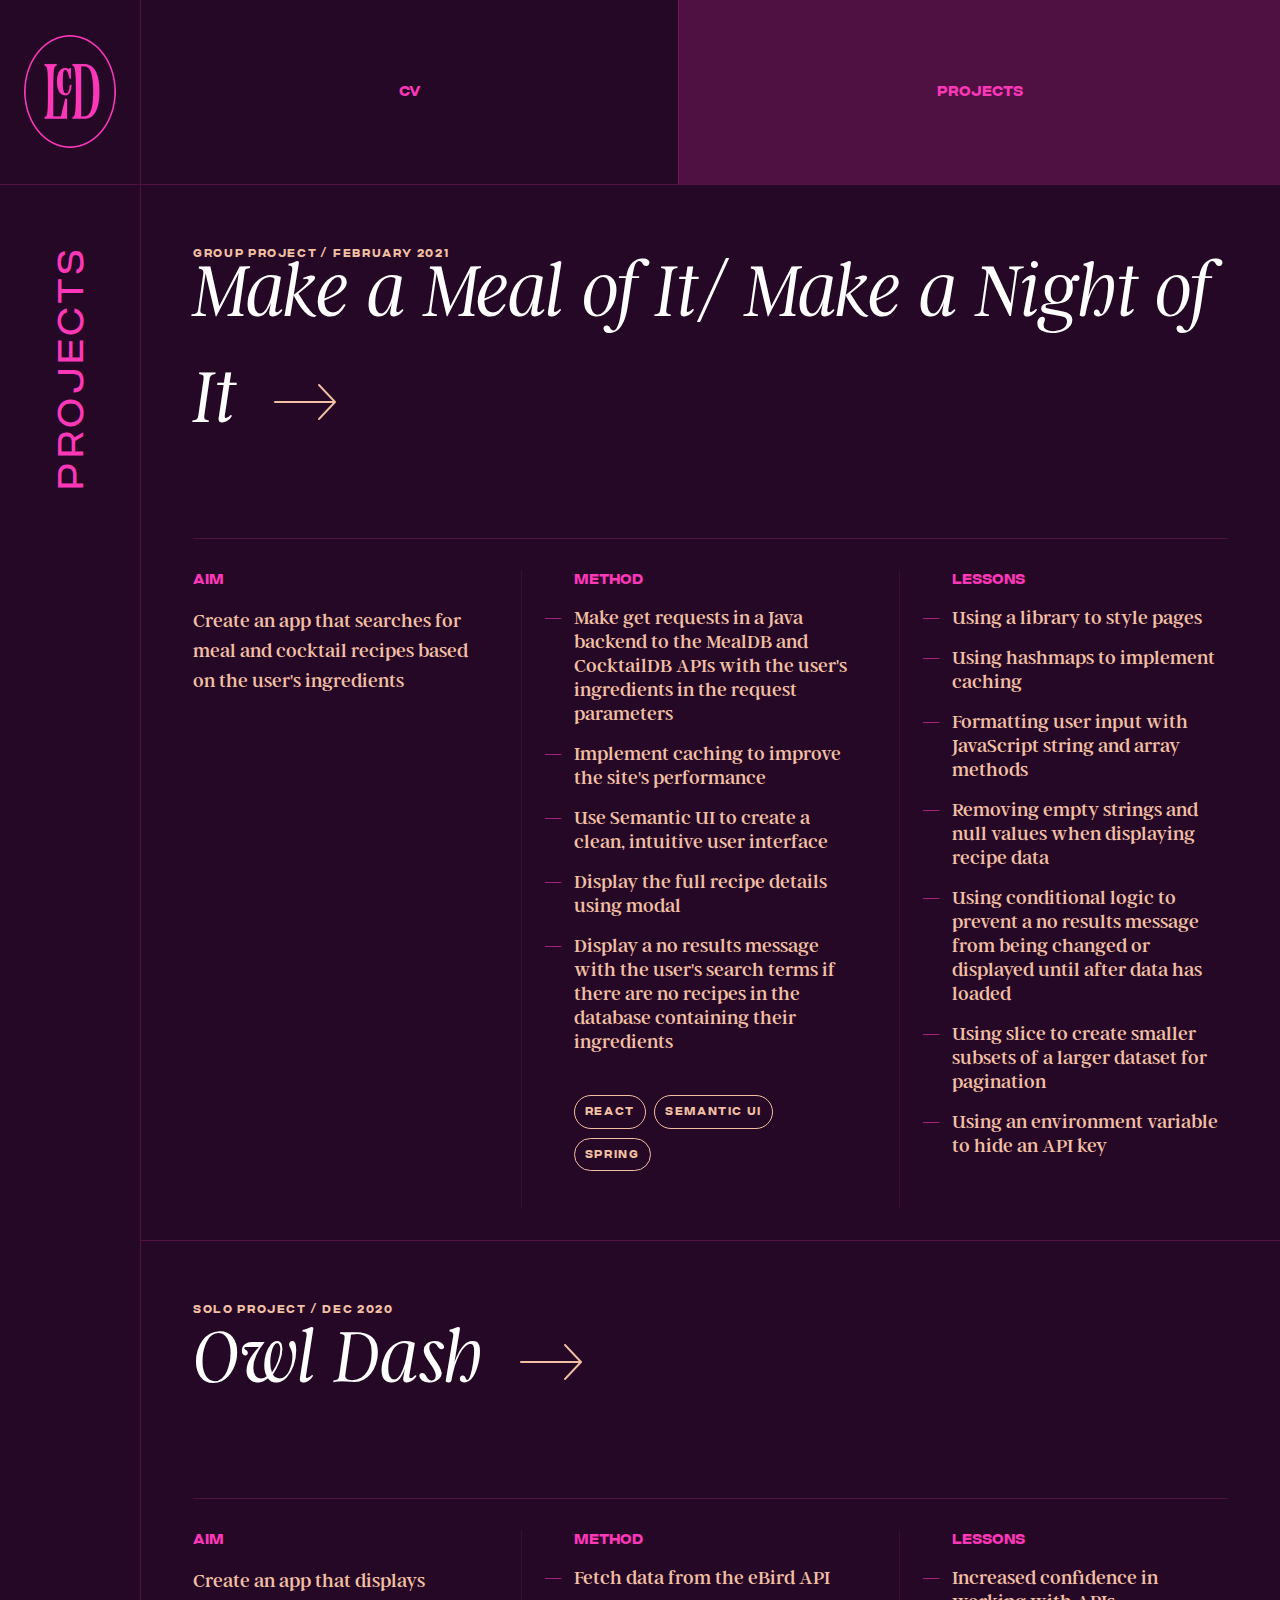
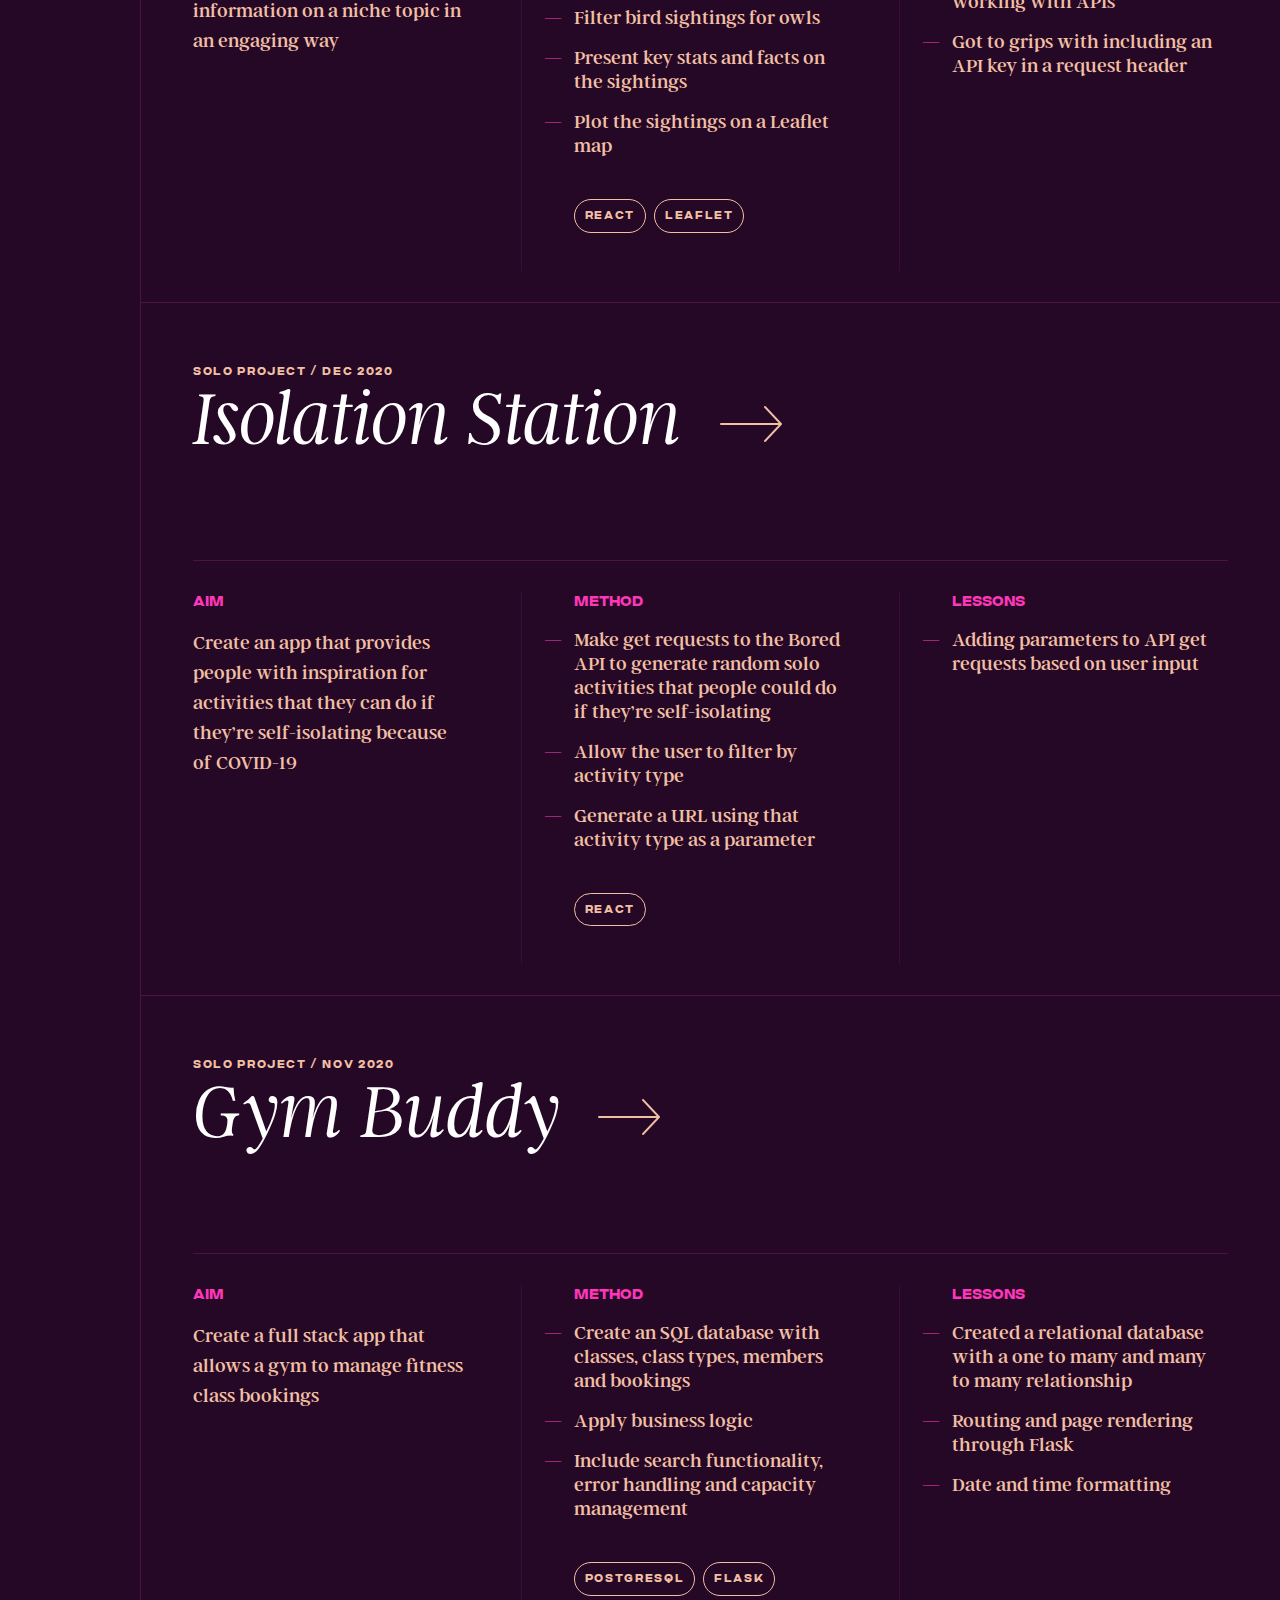
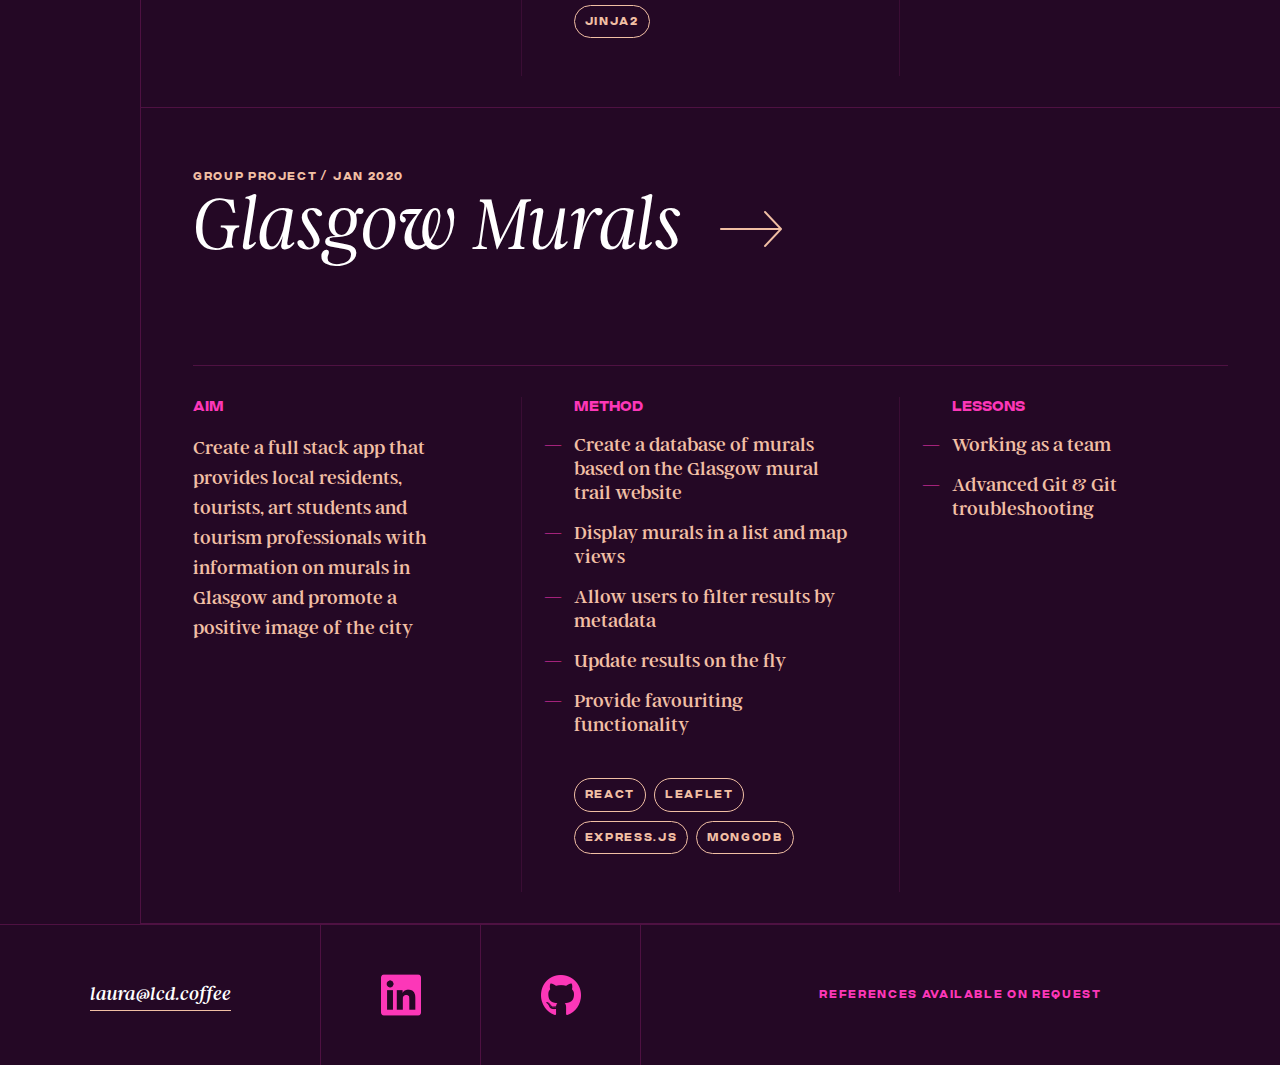
==== commit 8886909a: "Tweaked method section" ====
--- a/projects.html
+++ b/projects.html
@@ -48,7 +48,6 @@
 						<ul class="bullets">
 							<li>Make get requests in a Java backend to the MealDB and CocktailDB APIs with the user's ingredients in the request parameters</li>
 							<li>Implement caching to improve the site's performance</li>
-							<li>Remove nulls and empty strings when rendering recipe ingredients in the front end</li>
 							<li>Use Semantic UI to create a clean, intuitive user interface</li>
 							<li>Display the full recipe details using modal</li>
 							<li>Display a no results message with the user's search terms if there are no recipes in the database containing their ingredients</li>
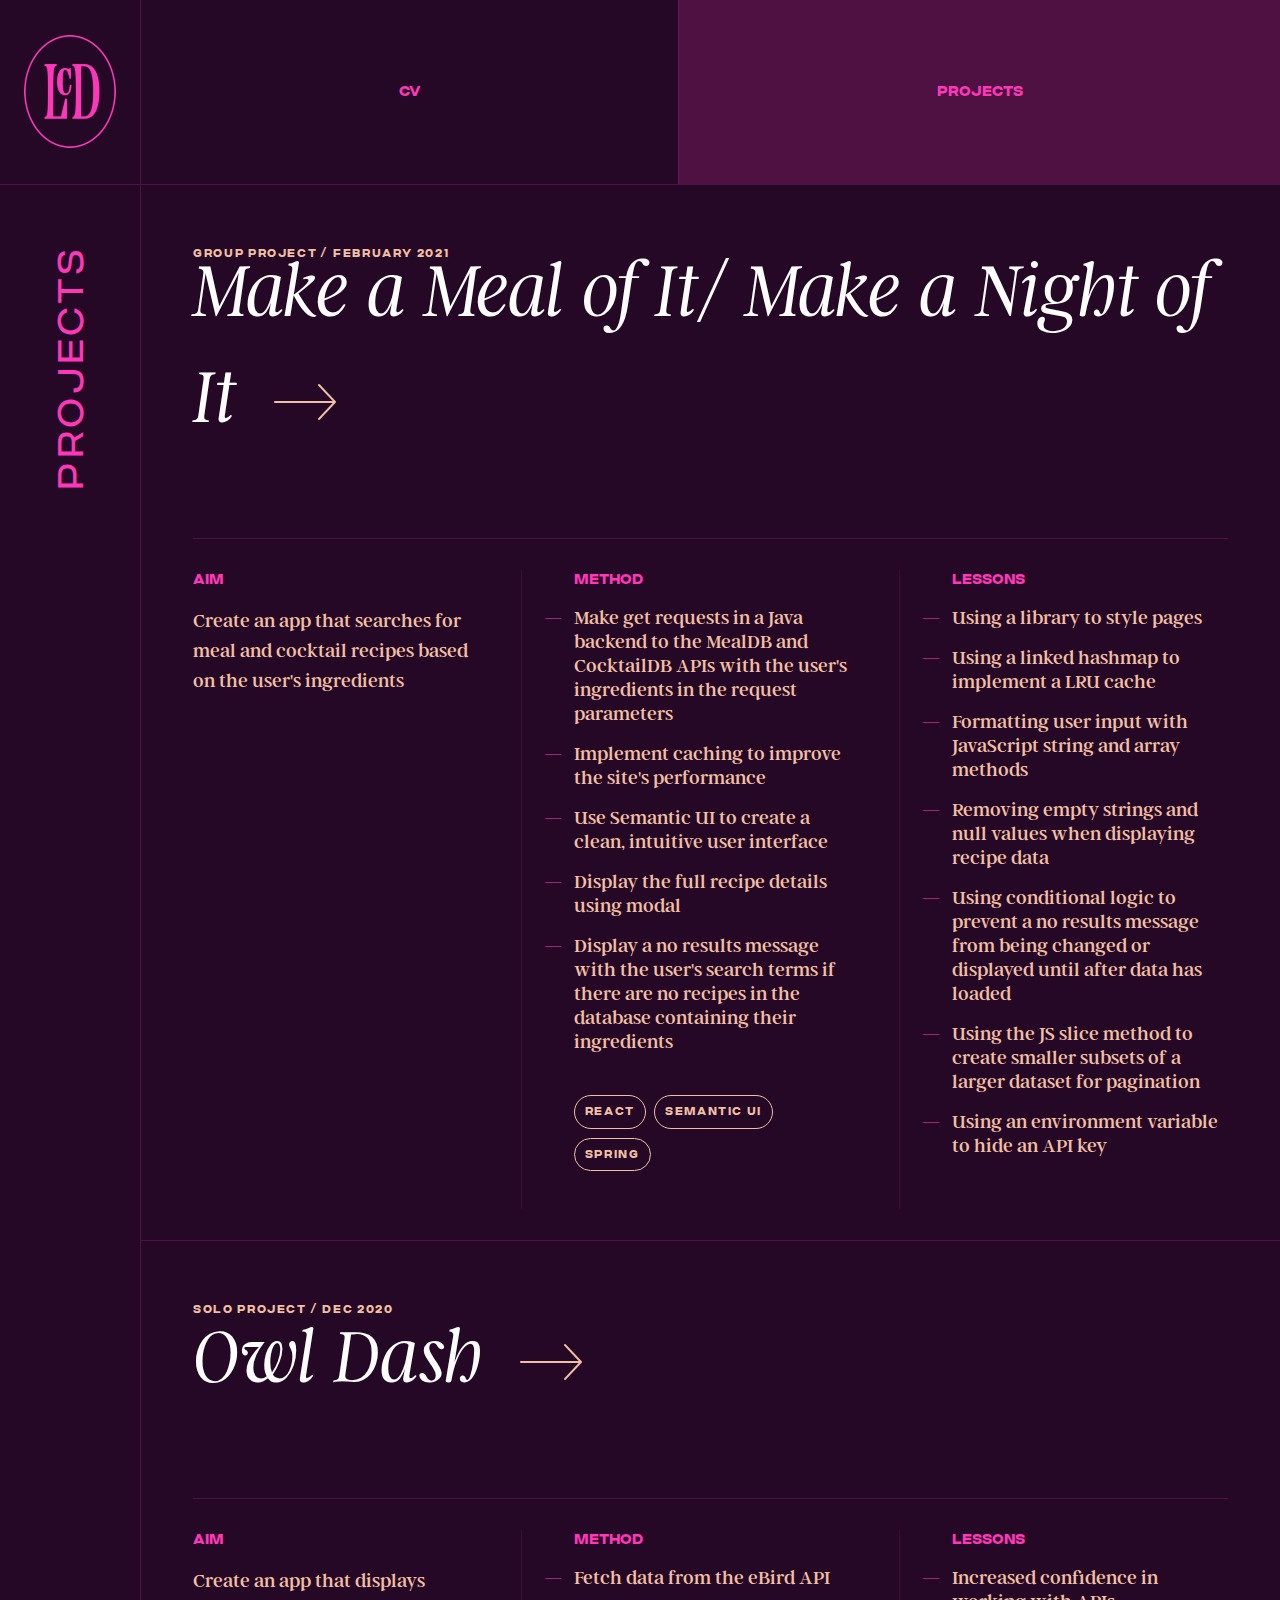
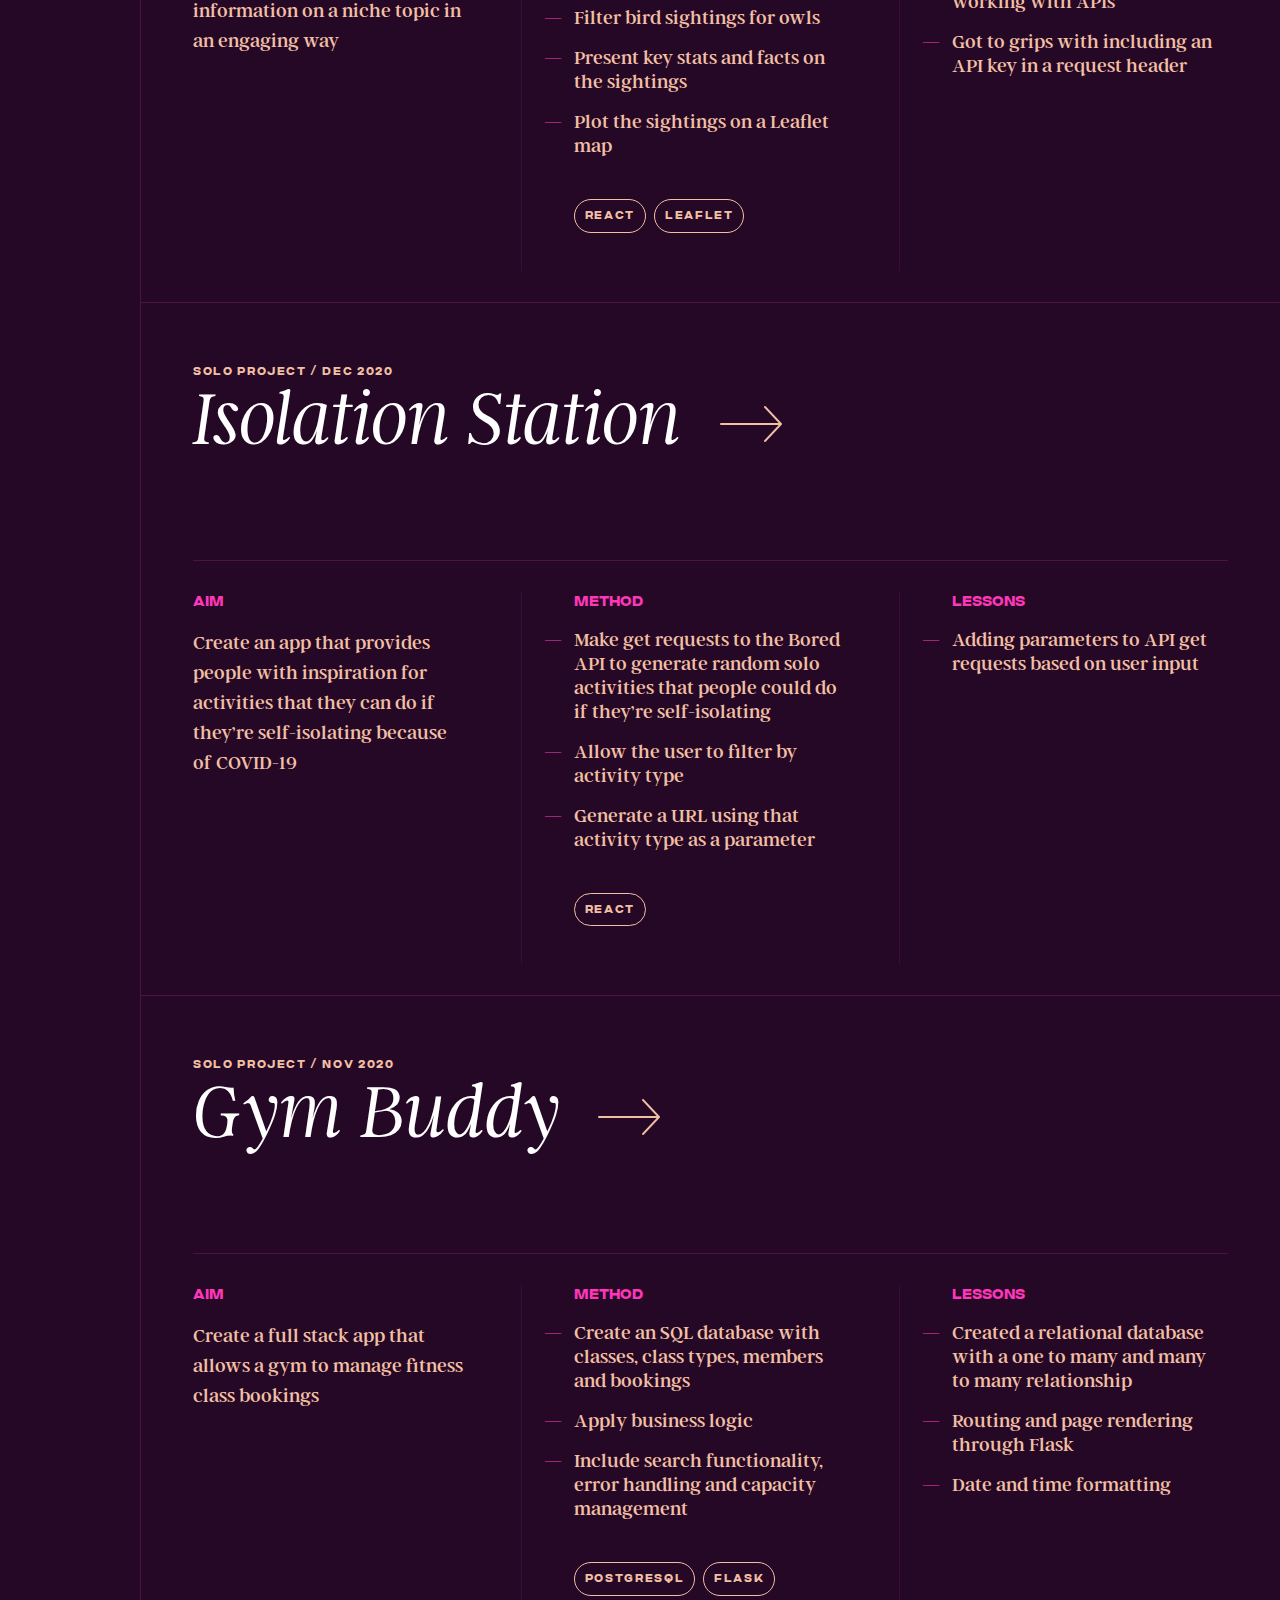
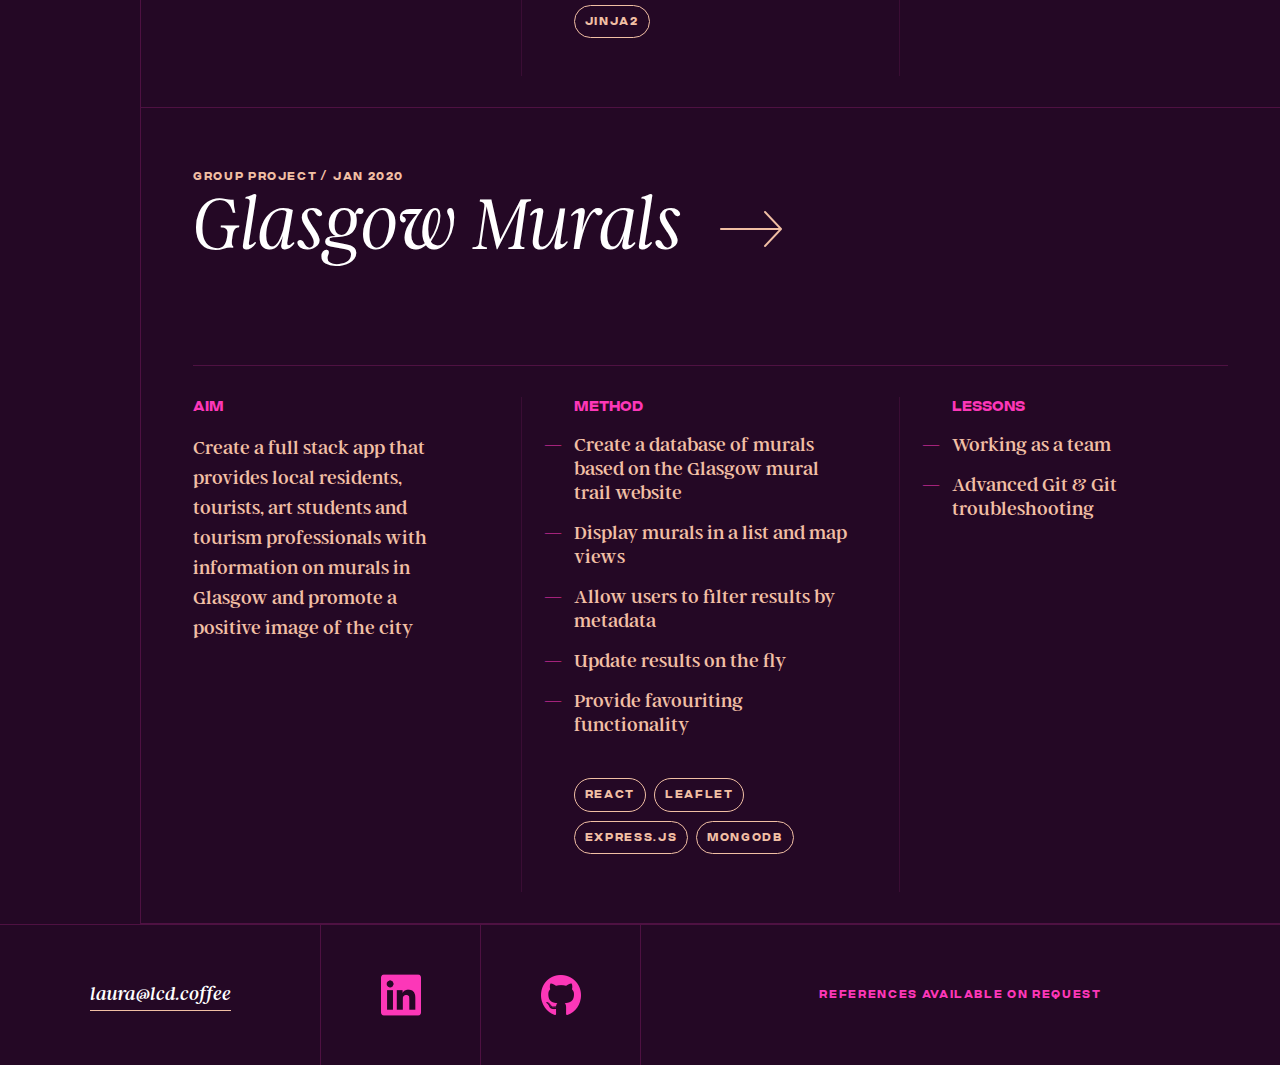
==== commit 9c34f8d1: "Additions to project info" ====
--- a/projects.html
+++ b/projects.html
@@ -63,11 +63,11 @@
 						<h3>Lessons</h3>
 						<ul class="bullets">
 							<li>Using a library to style pages</li>
-							<li>Using hashmaps to implement caching</li>
+							<li>Using a linked hashmap to implement a LRU cache</li>
 							<li>Formatting user input with JavaScript string and array methods</li>
 							<li>Removing empty strings and null values when displaying recipe data</li>
 							<li>Using conditional logic to prevent a no results message from being changed or displayed until after data has loaded</li>
-							<li>Using slice to create smaller subsets of a larger dataset for pagination</li>
+							<li>Using the JS slice method to create smaller subsets of a larger dataset for pagination</li>
 							<li>Using an environment variable to hide an API key</li>
 						</ul>
 					</div>
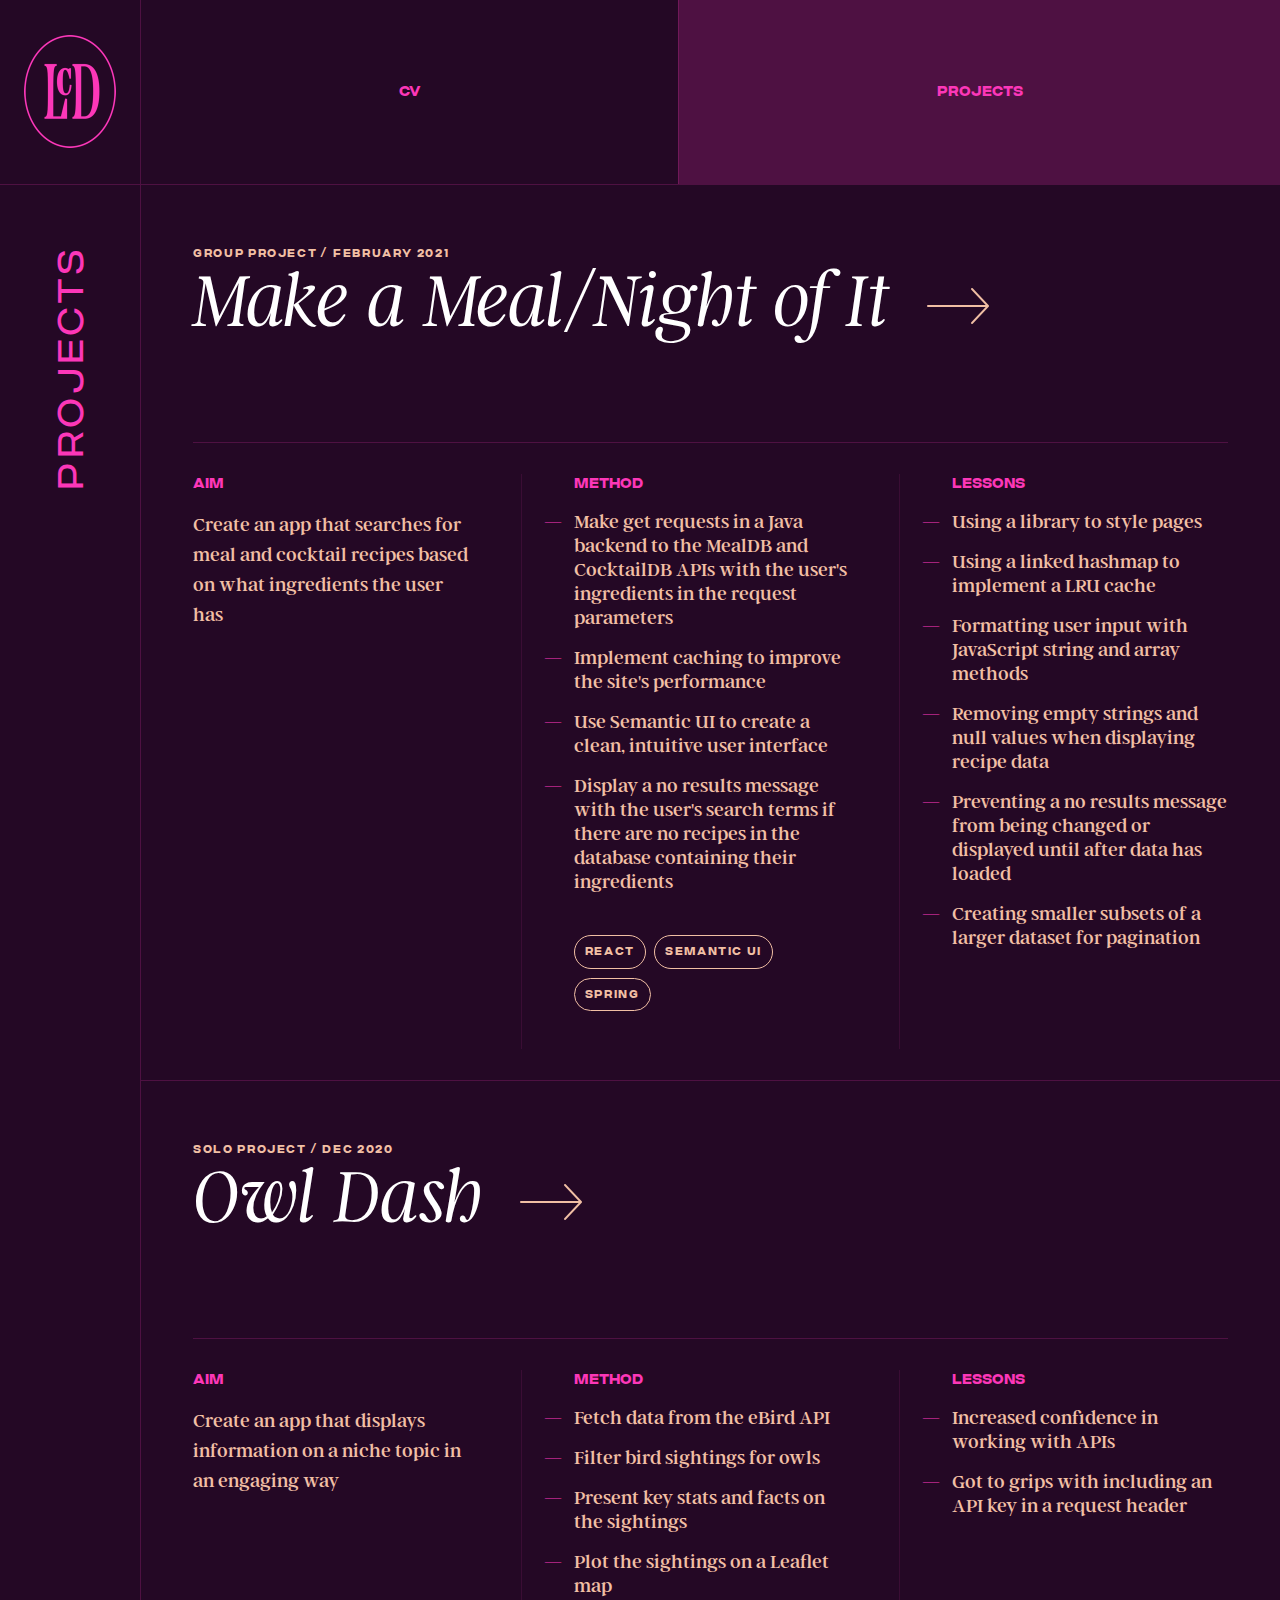
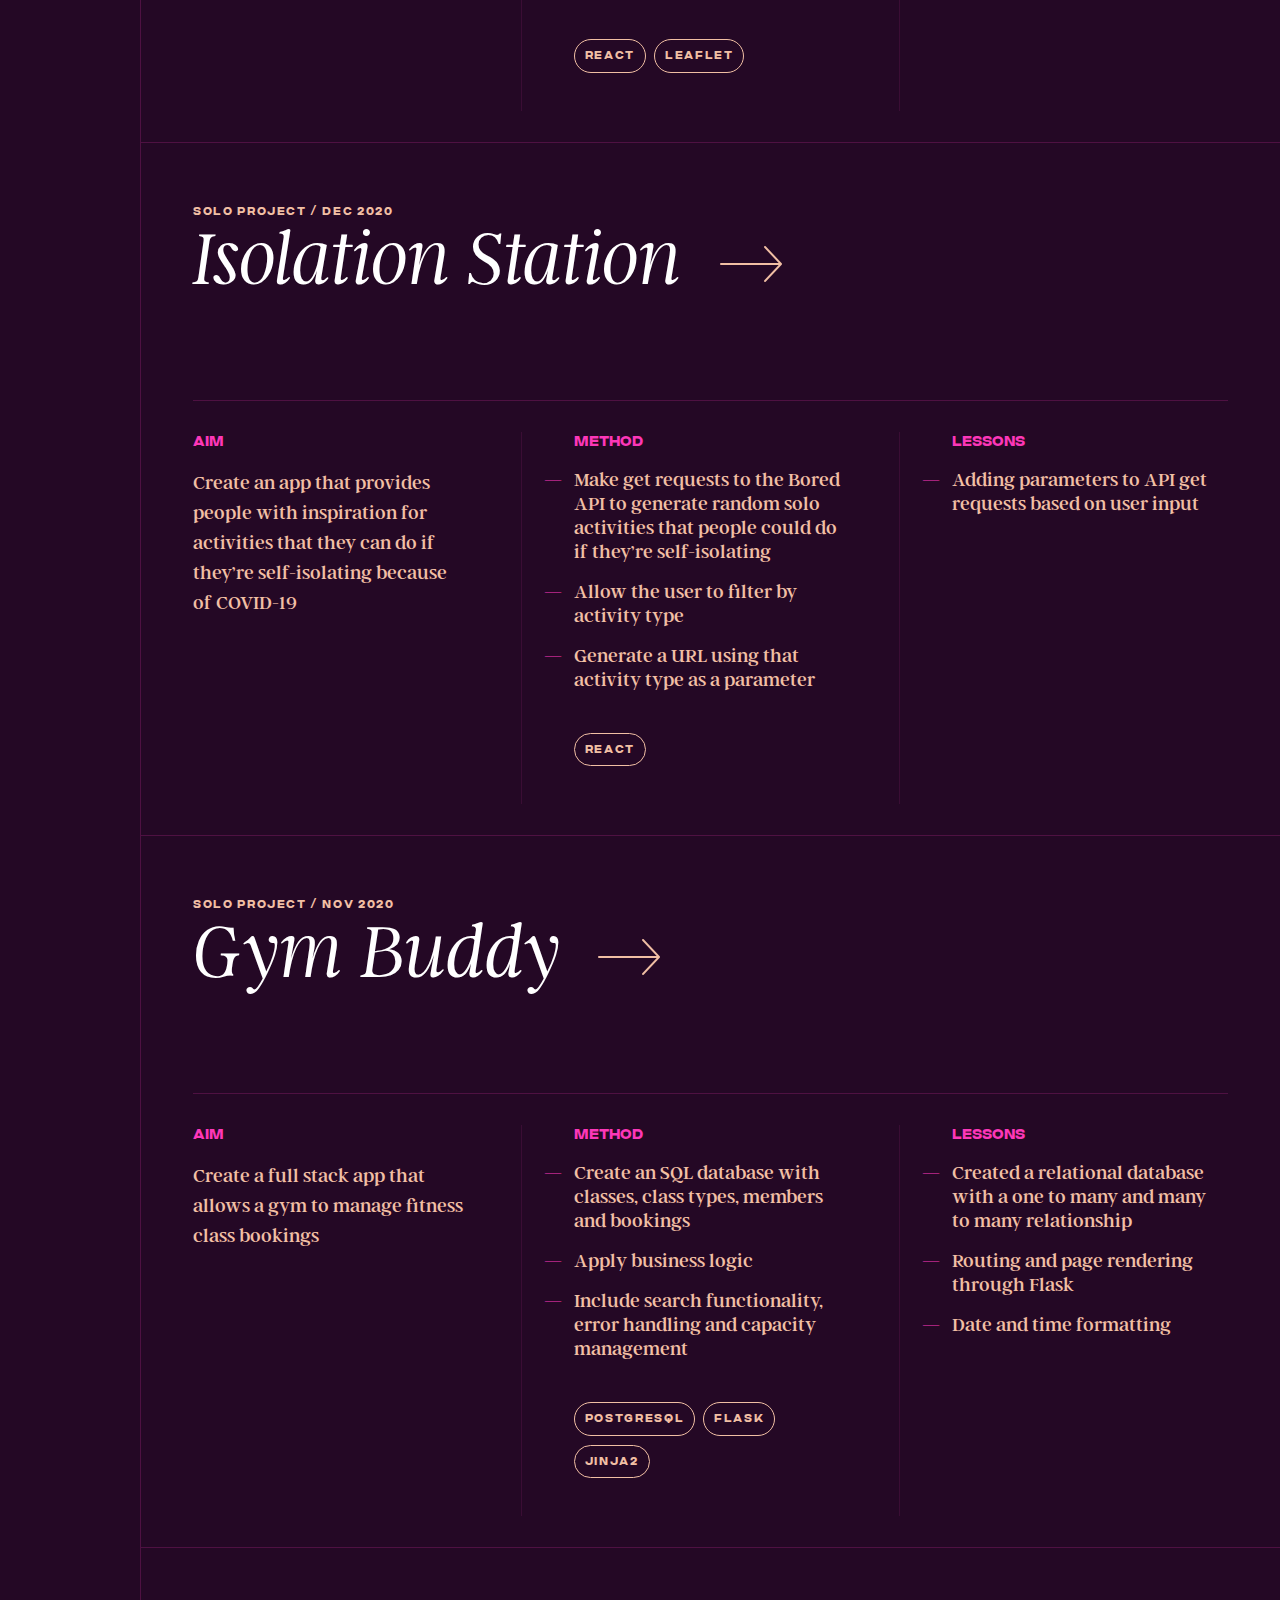
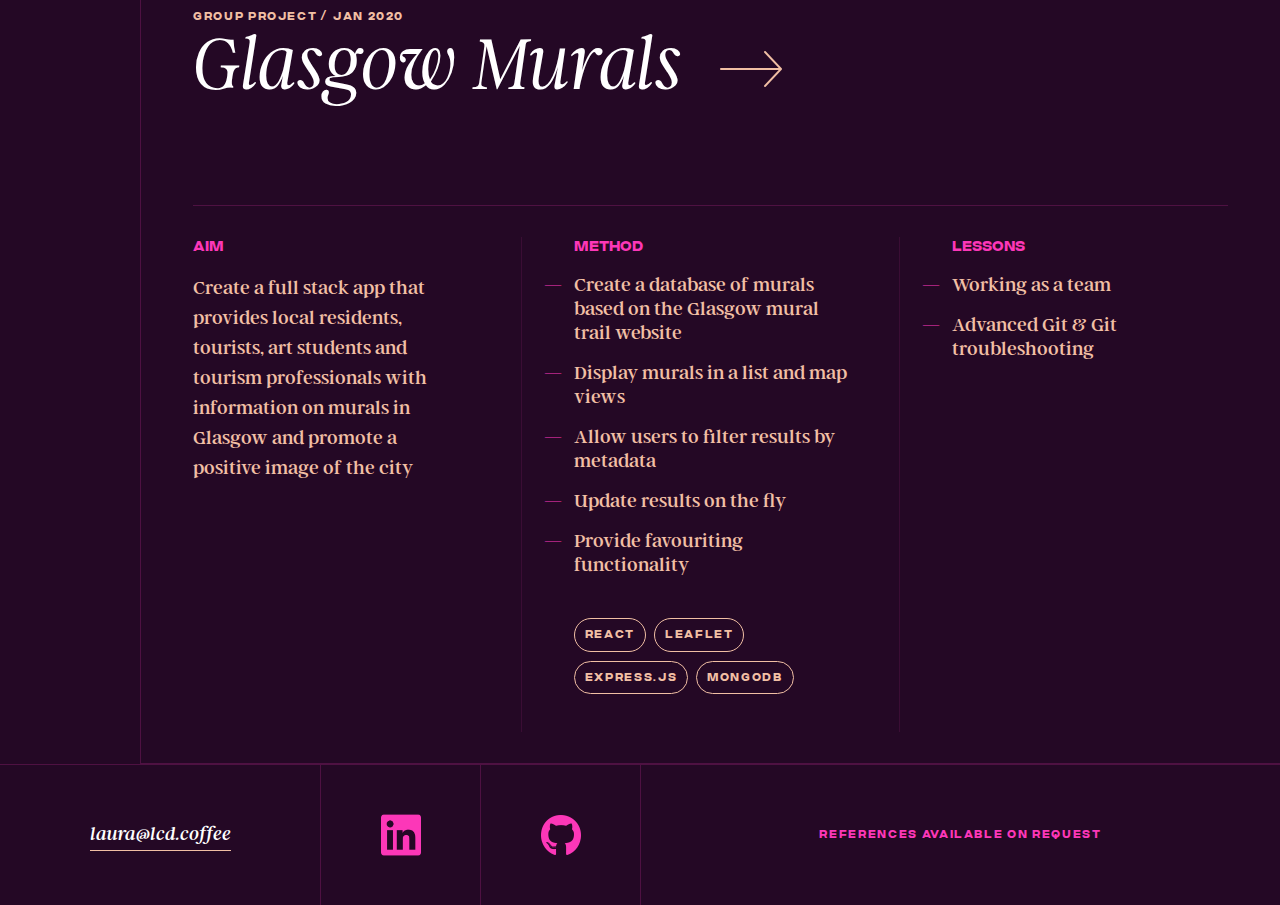
==== commit 69075eb8: "Tweaks to project info" ====
--- a/projects.html
+++ b/projects.html
@@ -32,7 +32,7 @@
 			</div>
 			<section class="project">
 				<a href="https://github.com/pvaliani/recipe_raider_app" class="project-title heading-group">
-					<h2>Make a Meal of It/ Make a Night of It<span class="cta-arrow"></span></h2>
+					<h2>Make a Meal/Night of It<span class="cta-arrow"></span></h2>
 					<div class="project-subtitle">
 						<h3>Group project</h3>
 						<h3>February 2021</h3>
@@ -41,7 +41,7 @@
 				<div class="project-details">
 					<div class="project-column">
 						<h3>Aim</h3>
-						<p>Create an app that searches for meal and cocktail recipes based on the user's ingredients</p>
+						<p>Create an app that searches for meal and cocktail recipes based on what ingredients the user has</p>
 					</div>
 					<div class="project-column">
 						<h3>Method</h3>
@@ -49,7 +49,6 @@
 							<li>Make get requests in a Java backend to the MealDB and CocktailDB APIs with the user's ingredients in the request parameters</li>
 							<li>Implement caching to improve the site's performance</li>
 							<li>Use Semantic UI to create a clean, intuitive user interface</li>
-							<li>Display the full recipe details using modal</li>
 							<li>Display a no results message with the user's search terms if there are no recipes in the database containing their ingredients</li>
 						</ul>
 						</ul>
@@ -66,9 +65,8 @@
 							<li>Using a linked hashmap to implement a LRU cache</li>
 							<li>Formatting user input with JavaScript string and array methods</li>
 							<li>Removing empty strings and null values when displaying recipe data</li>
-							<li>Using conditional logic to prevent a no results message from being changed or displayed until after data has loaded</li>
-							<li>Using the JS slice method to create smaller subsets of a larger dataset for pagination</li>
-							<li>Using an environment variable to hide an API key</li>
+							<li>Preventing a no results message from being changed or displayed until after data has loaded</li>
+							<li>Creating smaller subsets of a larger dataset for pagination</li>
 						</ul>
 					</div>
 				</div>
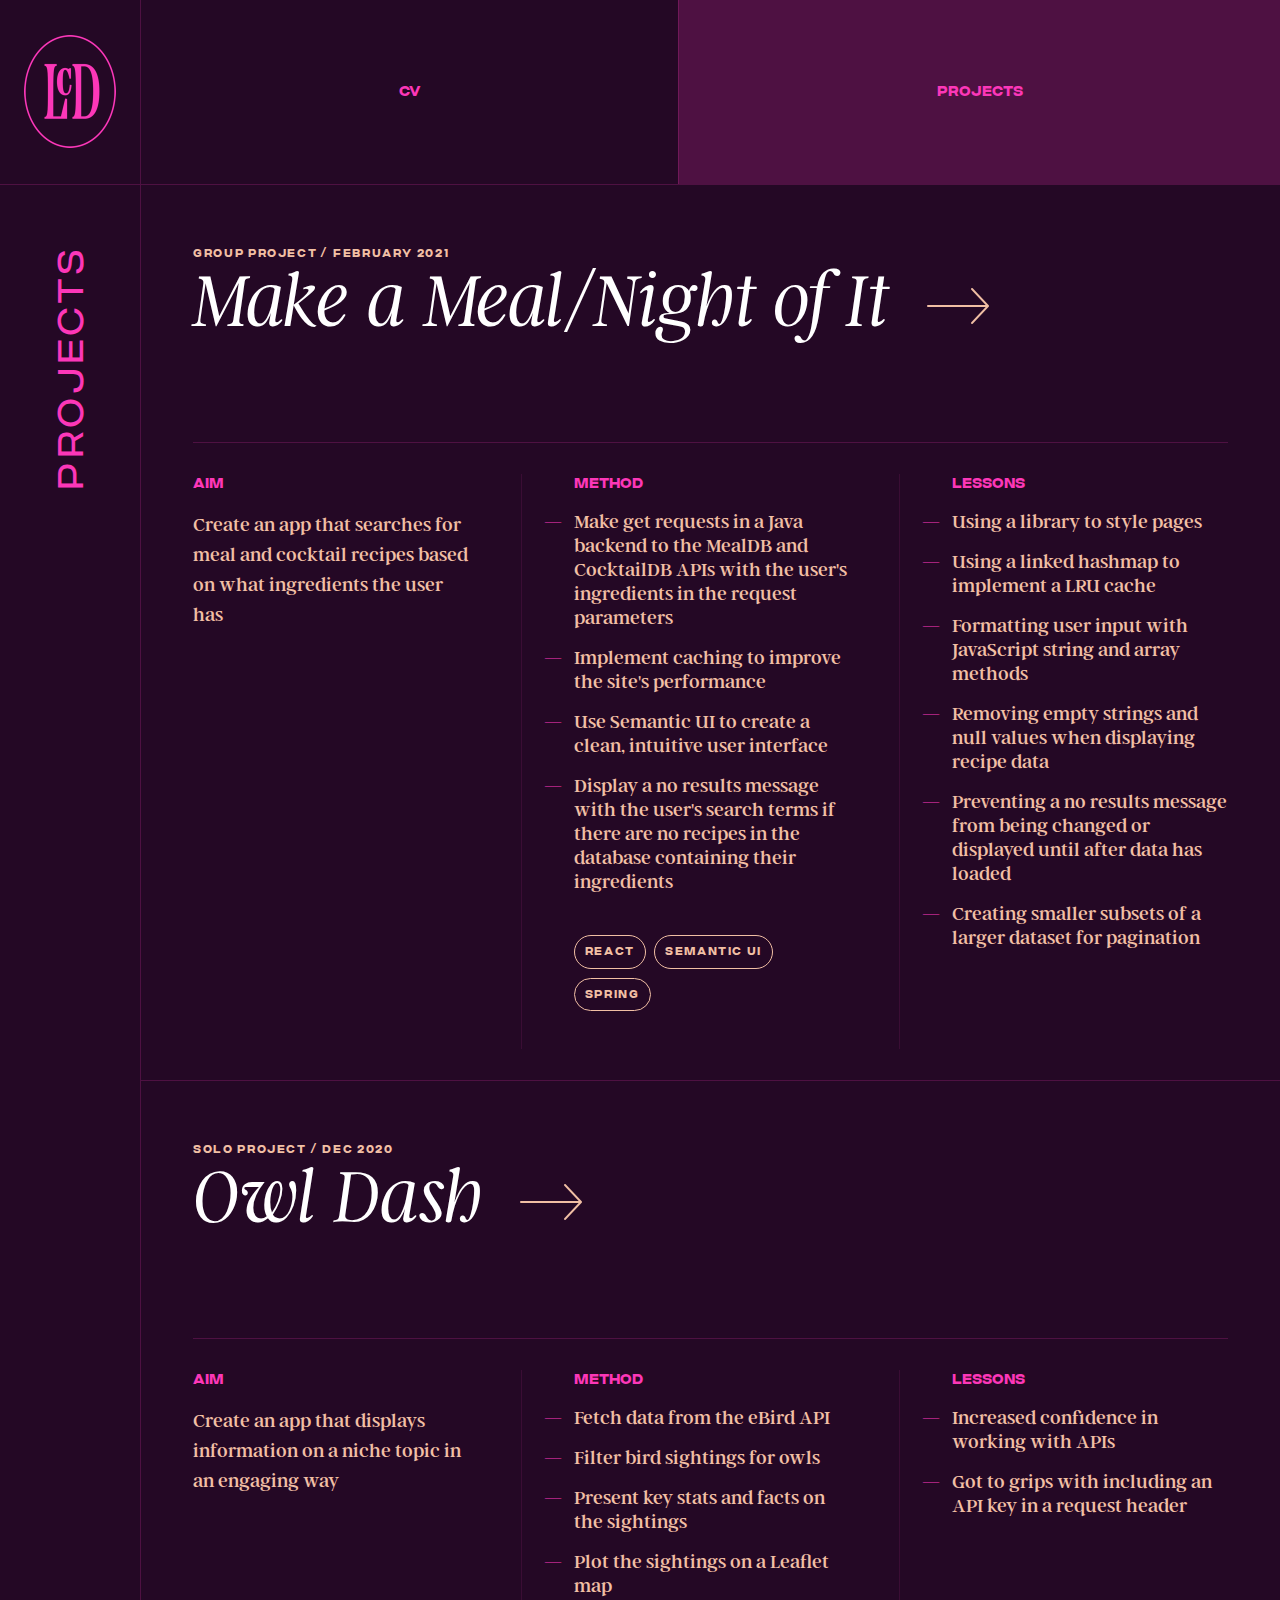
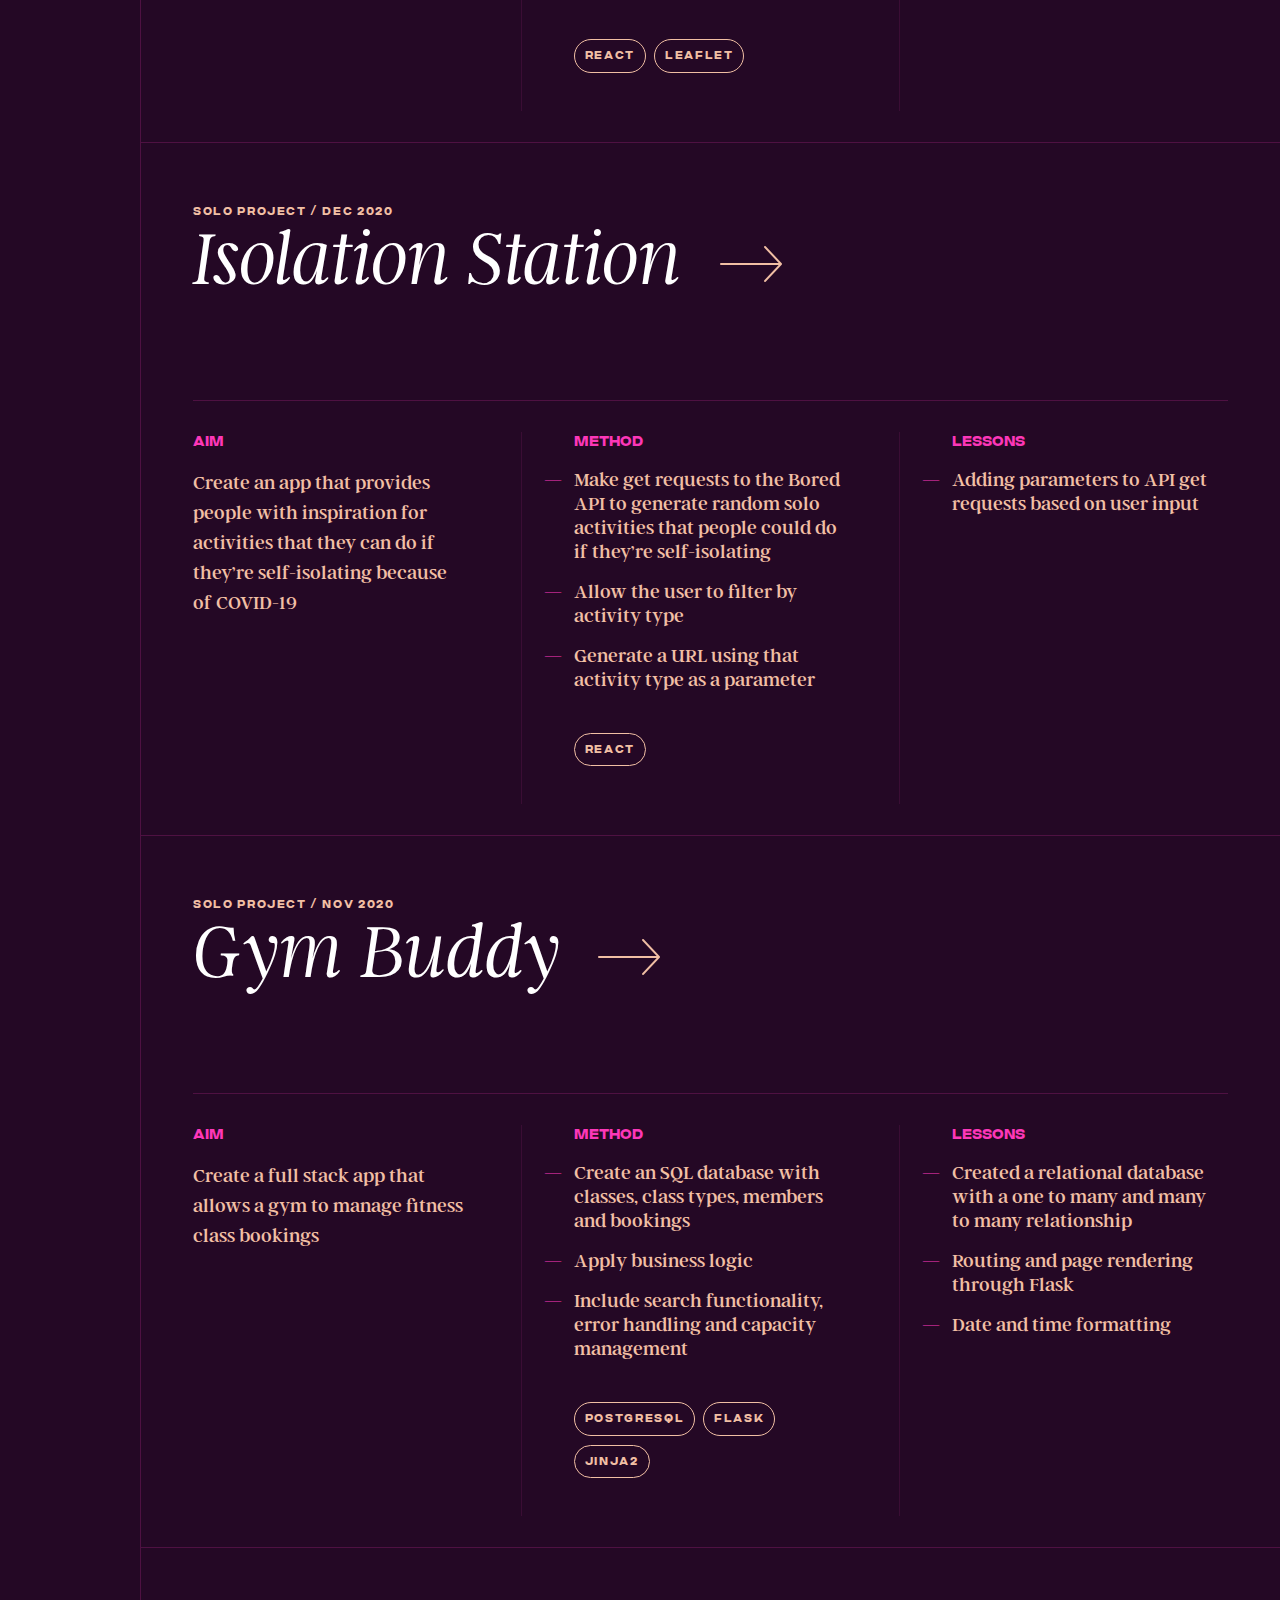
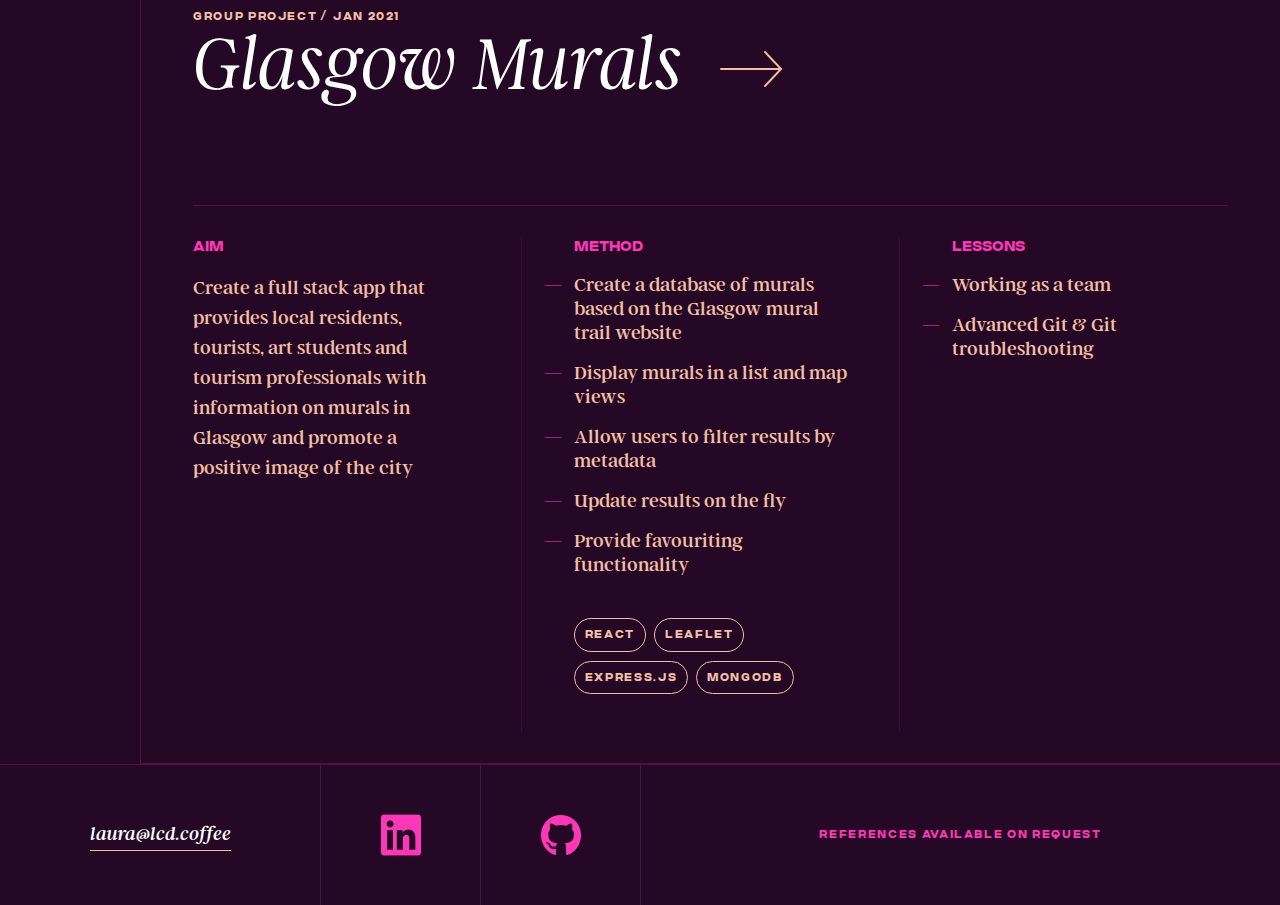
==== commit 61e10ce1: "Currently learning section added" ====
--- a/projects.html
+++ b/projects.html
@@ -183,7 +183,7 @@
 					<h2>Glasgow Murals<span class="cta-arrow"></span></h2>
 					<div class="project-subtitle">
 						<h3>Group project</h3>
-						<h3>Jan 2020</h3>
+						<h3>Jan 2021</h3>
 					</div>
 				</a>
 				<div class="project-details">
--- a/styles/style.css
+++ b/styles/style.css
@@ -135,7 +135,7 @@
 	color: #fff;
 }
 
-.relevant-qualifications h4, .taglist li, .employment-container h4, .qualification h4, .project-title h3 {
+.relevant-qualifications h4, .taglist li, .employment-container h4, .qualification h4, .project-title h3, .learning h2 {
 	color: rgb(241, 191, 164);
 	text-transform: uppercase;
 	font-family: 'Criteria CF';
@@ -204,6 +204,25 @@
 
 .primary-list li:last-child:after {
 	content: "";
+}
+
+.learning {
+	border-top: 1px solid rgba(252, 55, 184, 0.1);
+	padding-top: 30px;
+	
+}
+
+.learning h2 {
+	display: inline;
+	padding-right: 1.5em;
+	margin-right: 1.5em;
+	border-right: 1px solid rgba(252, 55, 184, 0.3);
+}
+
+.learning p {
+	color: #fff;
+	display: inline-block;
+	transform: translateY(0.1em);
 }
 
 
@@ -497,6 +516,7 @@
 
 .email-link-container, .icon-link-container, .references {
 	display: flex;
+	flex-direction: column;
 	align-items: center;
 	justify-content: center;
 	text-align: center;
@@ -515,6 +535,10 @@
 	letter-spacing: 0.15em;
 }
 
+.print-statement {
+	display: none;
+}
+
 .project {
 	border-bottom: 1px solid rgba(252, 55, 184, 0.2);
 }
@@ -573,16 +597,483 @@
 	border-left: none;
 	transform: translateY(0.25em);
 	margin: 0;
-}
-
-
+}	
+
+@media (max-width:1024px) {
+	.blurb {
+		padding: 60px 48px 60px 48px;
+	}
+
+	.past-qualifications {
+		grid-template-columns: 1fr;
+	}
+}
+
+@media (max-width:960px) {
+	header {
+		height: 100px;
+	}
+
+	.logo img {
+		width: 50px;
+	}
+
+	.logo {
+		padding: 15px 45px;
+	}
+
+	.blurb {
+		font-size: 26px;
+		min-height: 380px;
+	}
+
+	h1, .projects h2 {
+		font-size: 28px;
+	}
+
+	.intro .vertical-heading, .projects .vertical-heading, .projects-wrapper .vertical-heading {
+		padding: 58px 60px 0 0;
+	
+	}
+
+	.half h2 {
+		margin-bottom: 40px;
+	}
+
+	.hiring-reasons {
+		margin-top: 25px;
+		
+	}
+
+	.hiring-reasons li {
+		padding: 28px 0 28px 50px;
+	}
+
+	.primary-list {
+		margin-top: 50px;
+	}
+
+	.primary-list, .project-title h2 {
+		font-size: 60px;
+	}
+
+	.projects .project-description p {
+		font-size: 36px;
+	}
+
+	.employment-container {
+		grid-template-columns: 1fr 1fr;
+	}
+
+	.quotes h2 {
+		margin-bottom: 40px;
+	}
+
+	.quotes-container li {
+		font-size: 26px;
+		padding: 0 0 20px 50px;
+		line-height: 1;
+	}
+
+	.quotes-container li:before {
+		transform: translateX(-40px) translateY(0.4em);
+	}
+
+	footer {
+		height: 90px;
+	}
+
+	.projects .project-description .cta-container p {
+		font-size: 24px;
+	}
+
+	.cta-arrow {
+		width: 80px;
+		height: 80px;
+		margin-left: 48px;
+		background-size: 31px 18px;
+	}
+
+	.projects .project-description .cta-container .text-link {
+		margin-left: 26px;
+		transform: translateX(-22px);
+	}
+
+	.projects .project-description .cta-container .conjunction {
+		transform: translateX(-22px);
+	}
+
+	.icon-link-container img {
+		width: 30px;
+	}
+	
+	.project-title {
+		border: none;
+		padding-bottom: 0;
+	}
+	
+	.project-details {
+		display: block;
+		line-height: 1.4;
+		padding-top: 20px;
+	}
+	
+	.project-details .taglist {
+		margin-top: 10px;
+		margin-bottom: 0;
+	}
+	
+	.project-column {
+		margin: 0 48px 0px 48px;
+		border-top: 1px solid rgba(252, 55, 184, 0.1);
+		padding: 30px 30px;
+	}
+	
+	.project-column:nth-child(2) {
+		border-left: none;
+		border-right: none;
+	}
+	
+	.bullets li {
+		margin-bottom: 10px;
+	}
+	
+	.projects-wrapper .vertical-heading {
+		position: static;
+		transform: rotate(0deg) translateX(0%);
+		padding: 40px 30px 0 52px;
+		width: 100%;
+		text-align: left;
+	}
+	
+	.project {
+		margin-left: 0;
+		border-left: none;
+	}
+
+	footer .external-links {
+		grid-template-columns: 3fr 1fr 1fr ;
+	}
+}
+
+@media (max-width:800px) {
+	.projects .project-description .cta-container {
+		display: block;
+		align-items: center;
+		margin-top: 20px;
+	}
+
+	.projects .project-description .cta-container .cta {
+		margin-bottom: 20px;
+	}
+
+	.projects .project-description .cta-container .text-link {
+		transform: translateX(0px);
+		display: inline;
+	}
+
+	.projects .project-description .cta-container .conjunction {
+		transform: translateX(0px);
+		margin-top: 30px;
+		display: inline;
+	}
+
+	.cta {
+		display: static;
+		width: 301px;
+	}
+}
+
+@media (max-width:700px) {
+	.relevant-qualifications h4, .taglist li, .employment-container h4, .qualification h4, .project-title h3, .learning h2 {
+		font-size: 9px;
+	}
+
+	.taglist li {
+		padding: 6px 8px 5px 8px;
+		margin-right: 2px;
+		margin-bottom: 6px;
+	}
+
+	.hiring-reasons li {
+		font-size: 26px;
+		line-height: 1.1;
+		padding: 28px 0 28px 50px;
+	}
+
+	.primary-list, .project-title h2 {
+		font-size: 48px;
+	}
+
+	.taglist {
+		margin-bottom: 20px;
+	}
+	
+	.learning {
+		padding-top: 20px;
+		padding-bottom: 20px;
+	}
+
+	.projects .project-description p {
+		font-size: 28px;
+		line-height: 1;
+	}
+
+	.projects .project-description {
+		padding: 40px 52px 40px 48px;
+		min-height: 300px;
+	}
+
+	.current-employment-container h3 {
+		font-size: 26px;
+		margin-top: 16px;
+		margin-bottom: 24px;
+	}
+
+	body {
+		font-size: 18px;
+	}
+
+	.past-employment {
+		padding: 26px 0;
+	}
+
+	.common {
+		padding-bottom: 20px;
+	}
+
+	.qualification h3 {
+		font-size: 26px;
+		line-height: 1;
+		color: #fff;
+		margin-bottom: 16px;
+	}
+
+	.quotes-container li {
+		font-size: 20px;
+		padding: 0 0 20px 50px;
+		line-height: 1.1;
+	}
+
+	.quotes-container li:before {
+		font-size: 32px;
+		line-height: 1;
+	}
+}
+
+@media (max-width:500px) {
+	header nav a, h2, .project-column h3 {
+		font-size: 12px;
+	}
+
+	header {
+		height: 70px;
+	}
+
+	.logo img {
+		width: 34px;
+	}
+
+	.logo {
+		padding: 15px 15px;
+	}
+
+	.intro .vertical-heading, .projects .vertical-heading, .projects-wrapper .vertical-heading {
+		position: static;
+		transform: rotate(0deg) translateX(0%);
+		padding: 40px 30px 20px 30px;
+		width: 100%;
+		text-align: left;
+	}
+
+	h1, .projects h2 {
+		font-size: 20px;
+		line-height: 1;
+		letter-spacing: 0.1em;
+	}
+
+	.blurb, .project-description, .project {
+		margin-left: 0;
+		border-left: none;
+		padding: 0 30px;
+		font-size: 20px;
+		min-height: 0;
+	}
+
+	.half-container {
+		display: block;
+	}
+
+	.relevant-qualifications h3 {
+		font-size: 26px;
+		line-height: 1;
+	}
+
+	.common {
+		padding: 30px;
+	}
+
+	.half h2 {
+		margin-bottom: 30px;
+	}
+
+	body {
+		font-size: 16px;
+		line-height: 1.1;
+	}
+
+	.relevant-qualifications .date {
+		margin-top: 20px;
+	}
+	
+	.hiring-reasons li {
+		font-size: 20px;
+		padding-top: 16px;
+		padding-bottom: 16px;
+		padding-left: 32px;
+	}	
+	
+	.hiring-reasons li:before {
+		font-size: 10px;
+		transform: translateX(-32px) translateY(-0.6em);
+	}
+	
+	.primary-list {
+		margin-top: 10px;
+	}
+	
+	.primary-list li {
+		font-size: 36px;
+		line-height: 0;
+	}
+	
+	.learning h2 {
+		display: block;
+		margin-bottom: 6px;
+		border: none;
+	}
+	
+	.learning p {
+		transform: translateY(0);
+	}
+	
+	.projects .project-description {
+		padding: 0px 30px 40px 30px;
+	}
+	
+	.projects .project-description .cta-container {
+		margin-top: 30px;
+	}
+	
+	.employment-container {
+		display: block;
+	}
+	
+	.bullets li:before {
+		transform: translateX(-23px);
+	}
+	
+	.past-employment-container {
+		margin-top: 30px;
+		padding: 0;
+	}
+	
+	.past-qualifications .qualifications-container {
+		border: none;
+	}
+	
+	.qualification {
+		width: 100%;
+		padding: 40px 30px;
+	}
+	
+	.qualification:nth-child(even) {
+		border-left: none;
+	}
+	
+	.quotes {
+		padding:30px
+	}
+	
+	.quotes-container {
+		display: block;
+	}
+	
+	.quotes-container li {
+		padding: 10px 0 20px 50px;
+	}
+	
+	.quote:nth-child(even) {
+		margin-left: 0;
+	}
+	
+	.quote:nth-child(2) {
+		border-top: none;
+	}
+	
+	.quote:last-child {
+		border-bottom: none;
+	}
+	
+	.projects-wrapper .projects-header {
+		padding-bottom: 0px;
+	}
+	
+	.project-title, .project-column {
+		margin: 0;
+	}
+	
+	.project-title h2{
+		font-size: 36px;
+	}
+	
+	.project-title .cta-arrow {
+		width: 45px;
+	}
+	
+	.project-subtitle {
+		transform: translateY(0.4em);
+	}
+	
+	footer {
+		display: block;
+	}
+	
+	footer .external-links {
+		height: 80px;
+	}
+	
+	footer .references p {
+		padding: 20px 10px;
+	}
+	
+	footer .references {
+		border-top: 1px solid rgba(252, 55, 184, 0.2);
+		margin: 0;
+	}
+	
+}
+  
+
+
+@media (min-width:1440px) {
+	
+	main {
+		width: 1440px;
+		margin-left: auto;
+		margin-right: auto;
+		border-left: 1px solid rgba(252, 55, 184, 0.2);
+		border-right: 1px solid rgba(252, 55, 184, 0.2);
+	}
+	
+}
 
 @media print{  
   
 	body{    
 		background-color: #fff;
 		color: #240825;
-		font-size: 8pt;
+		font-size: 10pt;
 		line-height: 1.3;
 	}
 	
@@ -599,7 +1090,7 @@
 		flex-grow: 0;
 	}
 	
-	h1 {
+	h1, .projects h2 {
 		font-size: 12pt;
 	}
 	
@@ -617,6 +1108,7 @@
 
 	.relevant-qualifications h3 {
 		font-size: 16pt;
+		font-weight: 300;
 	}
 	
 	.intro .vertical-heading {
@@ -638,14 +1130,19 @@
 		font-size: 16pt;
 	}
 
-	.relevant-qualifications h4, .taglist li, .employment-container h4, .qualification h4 {
+	.relevant-qualifications h4, .taglist li, .employment-container h4, .qualification h4, .learning h2 {
 		font-size: 5pt;
+	}
+
+	.relevant-qualifications h4, .taglist li, .employment-container h4, .qualification h4, .projects .project-description .cta-container .conjunction, .projects .project-description p em, .learning h2 {
+		color: rgba(36, 8, 37, 0.4);
 	}
 
 	.taglist li {
 		padding: 2.5pt 4pt 1pt 4pt;
 		margin-right: 0.01cm;
 		margin-bottom: 0.08cm;
+		border: 1px solid rgba(36, 8, 37, 0.1);
 	}
 
 	.taglist {
@@ -656,7 +1153,7 @@
 		margin-top: 0.5cm;
 	}
 	
-	.relevant-qualifications h3, .text-link, .relevant-qualifications .date, .self-study h3, .primary-list, .hiring-reasons em, .projects .project-description p, .employment-container h3, .qualification h3 {
+	.relevant-qualifications h3, .text-link, .relevant-qualifications .date, .self-study h3, .primary-list, .hiring-reasons em, .projects .project-description p, .employment-container h3, .qualification h3, .learning p {
 		color: #240825;
 	}
 
@@ -673,477 +1170,229 @@
 
 	.hiring-reasons li {
 		font-size: 10pt;
-		padding: 0.5cm 0.5cm 0.5cm 0.6cm;
+		padding: 0.5cm 0.5cm 0.5cm 0.7cm;
 		width: 46%;
 		margin-right: 2%
 	}
 
 	.hiring-reasons li:before {
 		font-size: 5pt;
-		transform: translateX(-0.6cm) translateY(-0.6em);
-	}
-
-	.why-hire-me {
+		transform: translateX(-0.7cm) translateY(-0.5em);
+
+	}
+
+	.why-hire-me, .employment-history {
 		page-break-after: always;
-	}
-
-	.project {
-		width: 100%;
-	}
-	
-}
-	
-
-@media (max-width:1024px) {
-	.blurb {
-		padding: 60px 48px 60px 48px;
+		border-bottom: none;
+	}
+
+	.primary-list {
+		margin-top: 0.5cm;
+		font-size: 28pt
+	}
+	
+	.learning {
+		padding-top: 0.3cm;
+	}
+
+	.projects .vertical-heading {
+		padding: 1cm 1.2cm 1cm 1cm;
+	}
+
+	.project-description {
+		margin-left: 2.5cm;
+	}
+
+	.projects .project-description {
+		padding: 1.2cm 0.6cm 1.3cm 0.6cm;
+		min-height: 4.4cm;
+	}	
+
+	.projects .project-description p {
+		font-size: 20pt;
+		line-height: 1;
+	}
+
+	.projects .project-description .cta-container {
+		margin-top: 0.6cm
+	}	
+
+	.projects .project-description .cta-container .cta {
+		transform: translateX(-0.6cm);
+		padding-left: 0.6cm;
+	}
+
+	.projects .project-description .cta-container p {
+		font-size: 10pt;
+		font-weight: 400;
+	}
+
+	.cta-arrow {
+		width: 1cm;
+		height: 1cm;
+		background-size: 0.62cm 0.36cm;
+		margin-left: 0.6cm
+	}
+
+	.projects .project-description .cta-container .conjunction {
+		font-size: 5pt;
+		font-style: normal;
+	}
+
+	.projects .project-description .cta-container .text-link {
+		margin-left: 0.5cm;
+	}
+
+	.employment-history {
+		padding-top: 1.8cm;
+		padding-bottom: 1.8cm;
+	}
+
+	.employment-container {
+		margin-top: 0.6cm;
+	}
+
+	.employment-container {
+		grid-template-columns: 3fr 4fr;
+	}
+
+	.current-employment-container h3 {
+		font-size: 16pt;
+		margin-top: 0.3cm;
+		margin-bottom: 0.2cm;
+		line-height: 1.1;
+		font-weight: 300;
+	}
+
+	.current-employment-container ul {
+		margin-top: 0.3cm;
+	}
+
+	.current-employment-container li {
+		margin-bottom: 0.2cm;
+	}
+
+	.past-employment {
+		padding: 0.4cm;
 	}
 
 	.past-qualifications {
-		grid-template-columns: 1fr;
-	}
-}
-
-@media (max-width:960px) {
-	header {
-		height: 100px;
-	}
-
-	.logo img {
-		width: 50px;
-	}
-
-	.logo {
-		padding: 15px 45px;
-	}
-
-	.blurb {
-		font-size: 26px;
-		min-height: 380px;
-	}
-
-	h1, .projects h2 {
-		font-size: 28px;
-	}
-
-	.intro .vertical-heading, .projects .vertical-heading, .projects-wrapper .vertical-heading {
-		padding: 58px 60px 0 0;
-	
-	}
-
-	.half h2 {
-		margin-bottom: 40px;
-	}
-
-	.hiring-reasons {
-		margin-top: 25px;
-		
-	}
-
-	.hiring-reasons li {
-		padding: 28px 0 28px 50px;
-	}
-
-	.primary-list {
-		margin-top: 50px;
-	}
-
-	.primary-list, .project-title h2 {
-		font-size: 60px;
-	}
-
-	.projects .project-description p {
-		font-size: 36px;
-	}
-
-	.employment-container {
-		grid-template-columns: 1fr 1fr;
+		border-bottom: 1px solid rgba(252, 55, 184, 0.2);
+		padding-bottom: 0.6cm
+	}
+
+	.past-qualifications .qualifications-container {
+		border-left: none;
+	}
+
+	.past-qualifications .title-container {
+		border-bottom: none;
+		padding: 1cm;
+	}
+
+	.past-qualifications .qualification {
+		border-bottom: none;
+		border-left: none;
+		padding: 0.8cm;
+	}
+
+	.qualification h3 {
+		font-size: 10pt;
+		margin-bottom:0.2cm;
+	}
+
+	.certificate {
+		background-size: 1cm 1.22cm;
+		height: 1.22cm;
+		margin-bottom: 0.4cm;
+	}
+
+	.quotes {
+		padding: 1cm;
 	}
 
 	.quotes h2 {
-		margin-bottom: 40px;
+		margin-bottom: 0.6cm;
 	}
 
 	.quotes-container li {
-		font-size: 26px;
-		padding: 0 0 20px 50px;
+		font-size: 10pt;
 		line-height: 1;
+		padding: 0.3cm 0.3cm 0.6cm 0.8cm;
+		border-bottom: 1px solid rgba(252, 55, 184, 0.1);
 	}
 
 	.quotes-container li:before {
-		transform: translateX(-40px) translateY(0.4em);
+		font-size: 20pt;
+		transform: translateX(-0.8cm) translateY(0.27em);
+	}
+
+	.taglist li {
+		border: 1px solid #9c9c9c;
+		color: #9c9c9c;
+	}
+
+	.projects .project-description p em {
+		color: #9c9c9c;
+	}
+
+	.cv-footer {
+		display: none;
 	}
 
 	footer {
+		border-bottom: 1px solid rgba(252, 55, 184, 0.1);
 		height: 90px;
-	}
-
-	.projects .project-description .cta-container p {
-		font-size: 24px;
-	}
-
-	.cta-arrow {
-		width: 80px;
-		height: 80px;
-		margin-left: 48px;
-		background-size: 31px 18px;
-	}
-
-	.projects .project-description .cta-container .text-link {
-		margin-left: 26px;
-		transform: translateX(-22px);
-	}
-
-	.projects .project-description .cta-container .conjunction {
-		transform: translateX(-22px);
 	}
 
 	.icon-link-container img {
 		width: 30px;
 	}
-	
-	.project-title {
-		border: none;
-		padding-bottom: 0;
-	}
-	
-	.project-details {
+
+	.references p {
+		font-size: 7pt;
+	}
+
+	.references .print-statement {
+        color: #9c9c9c;
+		padding-top: 5px;
+    }
+
+	.print-statement {
 		display: block;
-		line-height: 1.4;
-		padding-top: 20px;
-	}
-	
-	.project-details .taglist {
-		margin-top: 10px;
-		margin-bottom: 0;
-	}
-	
-	.project-column {
-		margin: 0 48px 0px 48px;
-		border-top: 1px solid rgba(252, 55, 184, 0.1);
-		padding: 30px 30px;
-	}
-	
-	.project-column:nth-child(2) {
-		border-left: none;
-		border-right: none;
-	}
-	
-	.bullets li {
-		margin-bottom: 10px;
-	}
-	
+	}
+
 	.projects-wrapper .vertical-heading {
+		transform: rotate(0deg) translateX(0);
+		padding-left: 54px;
+		padding-top: 54px;
 		position: static;
-		transform: rotate(0deg) translateX(0%);
-		padding: 40px 30px 0 52px;
-		width: 100%;
-		text-align: left;
-	}
-	
+	}
+
 	.project {
 		margin-left: 0;
 		border-left: none;
 	}
 
-	footer .external-links {
-		grid-template-columns: 3fr 1fr 1fr ;
-	}
-}
-
-@media (max-width:800px) {
-	.projects .project-description .cta-container {
-		display: block;
-		align-items: center;
-		margin-top: 20px;
-	}
-
-	.projects .project-description .cta-container .cta {
-		margin-bottom: 20px;
-	}
-
-	.projects .project-description .cta-container .text-link {
-		transform: translateX(0px);
-		display: inline;
-	}
-
-	.projects .project-description .cta-container .conjunction {
-		transform: translateX(0px);
-		margin-top: 30px;
-		display: inline;
-	}
-
-	.cta {
-		display: static;
-		width: 301px;
-	}
-}
-
-@media (max-width:700px) {
-	.relevant-qualifications h4, .taglist li, .employment-container h4, .qualification h4, .project-title h3 {
-		font-size: 9px;
-	}
-
-	.taglist li {
-		padding: 6px 8px 5px 8px;
-		margin-right: 2px;
-		margin-bottom: 6px;
-	}
-
-	.hiring-reasons li {
-		font-size: 26px;
-		line-height: 1.1;
-		padding: 28px 0 28px 50px;
-	}
-
-	.primary-list, .project-title h2 {
-		font-size: 48px;
-	}
-
-	.taglist {
-		margin-bottom: 10px;
-	}
-
-	.projects .project-description p {
-		font-size: 28px;
-		line-height: 1;
-	}
-
-	.projects .project-description {
-		padding: 40px 52px 40px 48px;
-		min-height: 300px;
-	}
-
-	.current-employment-container h3 {
-		font-size: 26px;
-		margin-top: 16px;
-		margin-bottom: 24px;
-	}
-
-	body {
-		font-size: 18px;
-	}
-
-	.past-employment {
-		padding: 26px 0;
-	}
-
-	.common {
-		padding-bottom: 20px;
-	}
-
-	.qualification h3 {
-		font-size: 26px;
-		line-height: 1;
-		color: #fff;
-		margin-bottom: 16px;
-	}
-
-	.quotes-container li {
-		font-size: 20px;
-		padding: 0 0 20px 50px;
-		line-height: 1.1;
-	}
-
-	.quotes-container li:before {
-		font-size: 32px;
-		line-height: 1;
-	}
-}
-
-@media (max-width:500px) {
-	header nav a, h2, .project-column h3 {
-		font-size: 12px;
-	}
-
-	header {
-		height: 70px;
-	}
-
-	.logo img {
-		width: 34px;
-	}
-
-	.logo {
-		padding: 15px 15px;
-	}
-
-	.intro .vertical-heading, .projects .vertical-heading, .projects-wrapper .vertical-heading {
-		position: static;
-		transform: rotate(0deg) translateX(0%);
-		padding: 40px 30px 20px 30px;
-		width: 100%;
-		text-align: left;
-	}
-
-	h1, .projects h2 {
-		font-size: 20px;
-		line-height: 1;
-		letter-spacing: 0.1em;
-	}
-
-	.blurb, .project-description, .project {
-		margin-left: 0;
-		border-left: none;
-		padding: 0 30px;
-		font-size: 20px;
-		min-height: 0;
-	}
-
-	.half-container {
-		display: block;
-	}
-
-	.relevant-qualifications h3 {
-		font-size: 26px;
-		line-height: 1;
-	}
-
-	.common {
-		padding: 30px;
-	}
-
-	.half h2 {
-		margin-bottom: 30px;
-	}
-
-	body {
-		font-size: 16px;
-		line-height: 1.1;
-	}
-
-	.relevant-qualifications .date {
-		margin-top: 20px;
-	}
-	
-	.hiring-reasons li {
-		font-size: 20px;
-		padding-top: 16px;
-		padding-bottom: 16px;
-		padding-left: 32px;
-	}	
-	
-	.hiring-reasons li:before {
-		font-size: 10px;
-		transform: translateX(-32px) translateY(-0.6em);
-	}
-	
-	.primary-list {
-		margin-top: 10px;
-	}
-	
-	.primary-list li {
+	.project h2 {
+		color: #9c9c9c;
 		font-size: 36px;
-		line-height: 0;
-	}
-	
-	.projects .project-description {
-		padding: 0px 30px 40px 30px;
-	}
-	
-	.projects .project-description .cta-container {
-		margin-top: 30px;
-	}
-	
-	.employment-container {
-		display: block;
-	}
-	
-	.bullets li:before {
-		transform: translateX(-23px);
-	}
-	
-	.past-employment-container {
-		margin-top: 30px;
-		padding: 0;
-	}
-	
-	.past-qualifications .qualifications-container {
-		border: none;
-	}
-	
-	.qualification {
-		width: 100%;
-		padding: 40px 30px;
-	}
-	
-	.qualification:nth-child(even) {
-		border-left: none;
-	}
-	
-	.quotes {
-		padding:30px
-	}
-	
-	.quotes-container {
-		display: block;
-	}
-	
-	.quotes-container li {
-		padding: 10px 0 20px 50px;
-	}
-	
-	.quote:nth-child(even) {
-		margin-left: 0;
-	}
-	
-	.quote:nth-child(2) {
-		border-top: none;
-	}
-	
-	.quote:last-child {
-		border-bottom: none;
-	}
-	
-	.projects-wrapper .projects-header {
-		padding-bottom: 0px;
-	}
-	
-	.project-title, .project-column {
-		margin: 0;
-	}
-	
-	.project-title h2{
-		font-size: 36px;
-	}
-	
-	.project-title .cta-arrow {
-		width: 45px;
-	}
-	
-	.project-subtitle {
-		transform: translateY(0.4em);
-	}
-	
-	footer {
-		display: block;
-	}
-	
-	footer .external-links {
-		height: 80px;
-	}
-	
-	footer .references p {
-		padding: 20px 10px;
-	}
-	
-	footer .references {
-		border-top: 1px solid rgba(252, 55, 184, 0.2);
-		margin: 0;
-	}	
-	
-}
-  
-
-
-@media (min-width:1440px) {
-	
-	main {
-		width: 1440px;
-		margin-left: auto;
-		margin-right: auto;
-		border-left: 1px solid rgba(252, 55, 184, 0.2);
-		border-right: 1px solid rgba(252, 55, 184, 0.2);
-	}
-	
-}
+	}
+
+	.project-title  {
+		padding-bottom: 30px;
+	}
+
+	.bullets li {
+		font-size: 10pt;
+	}
+
+	.project-column h3 {
+		font-size: 9pt;
+	}
+
+
+	* {-webkit-print-color-adjust:exact;}
+
+
+}
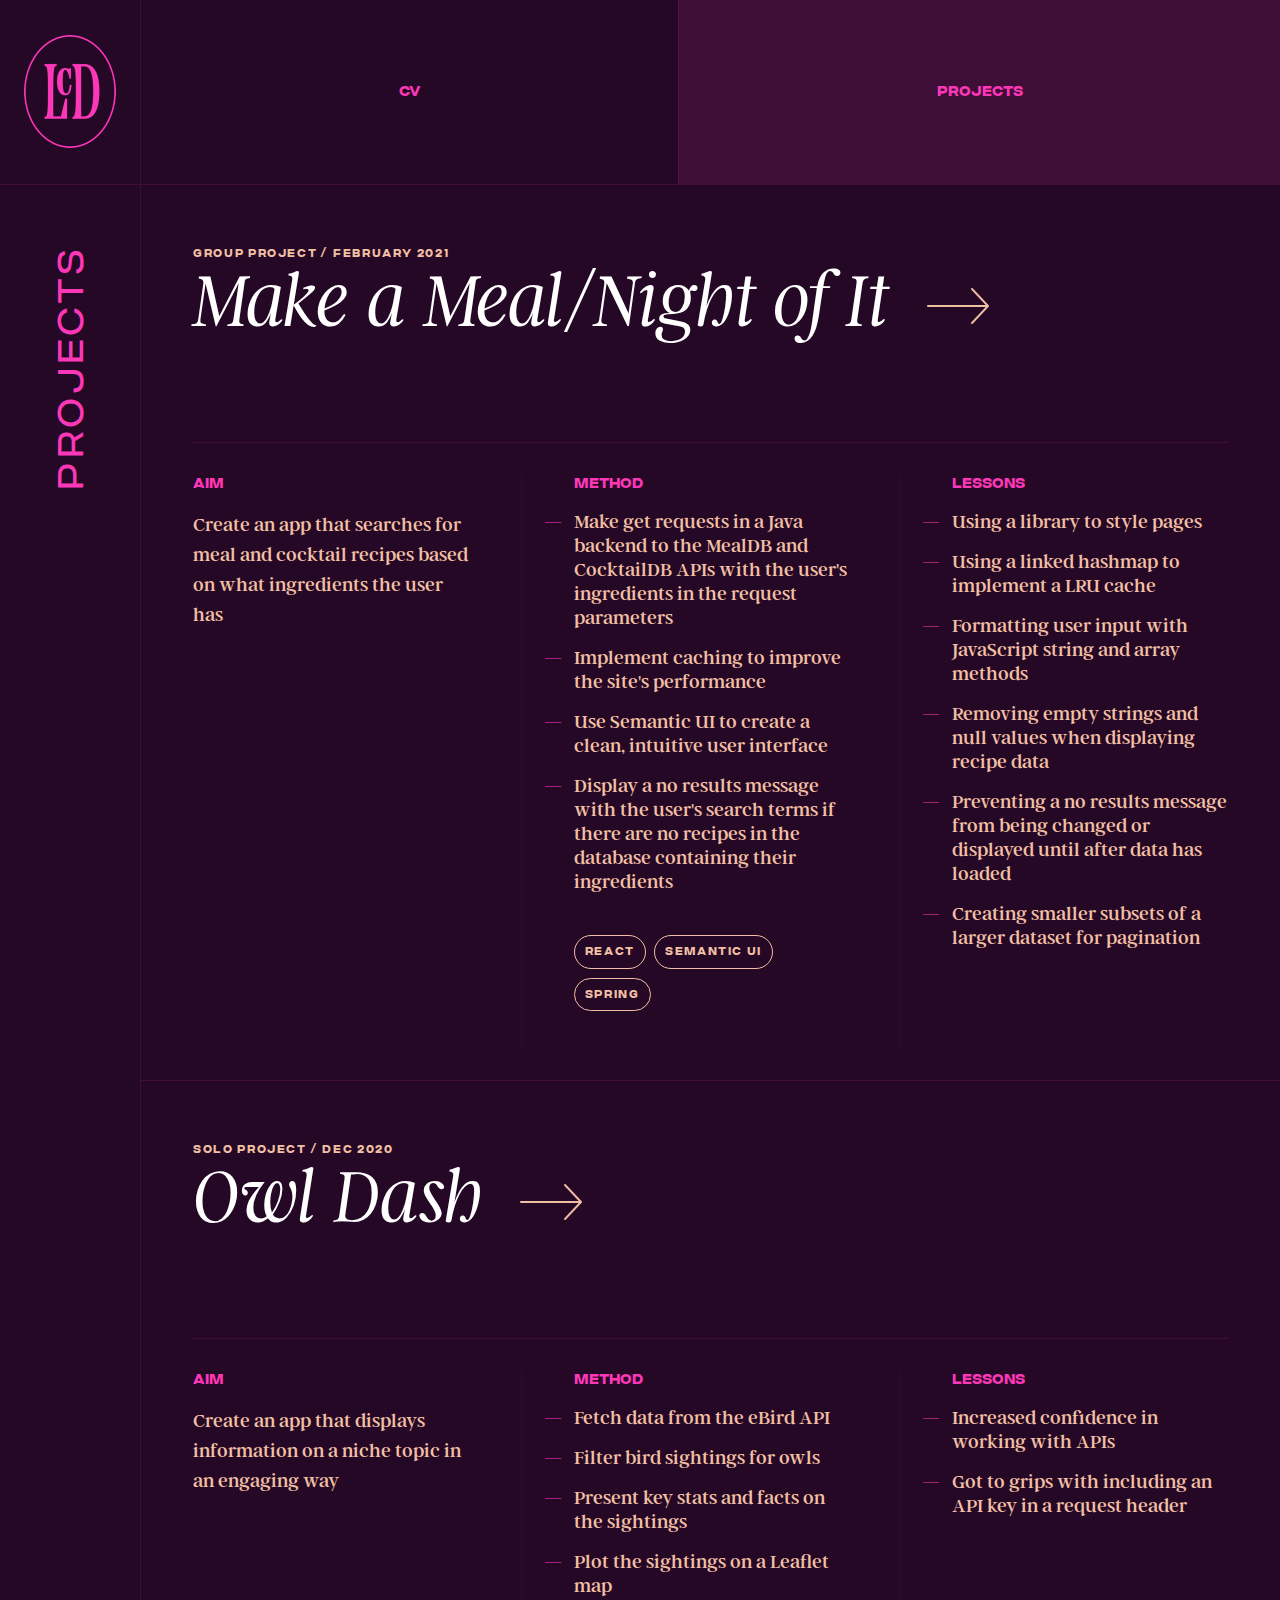
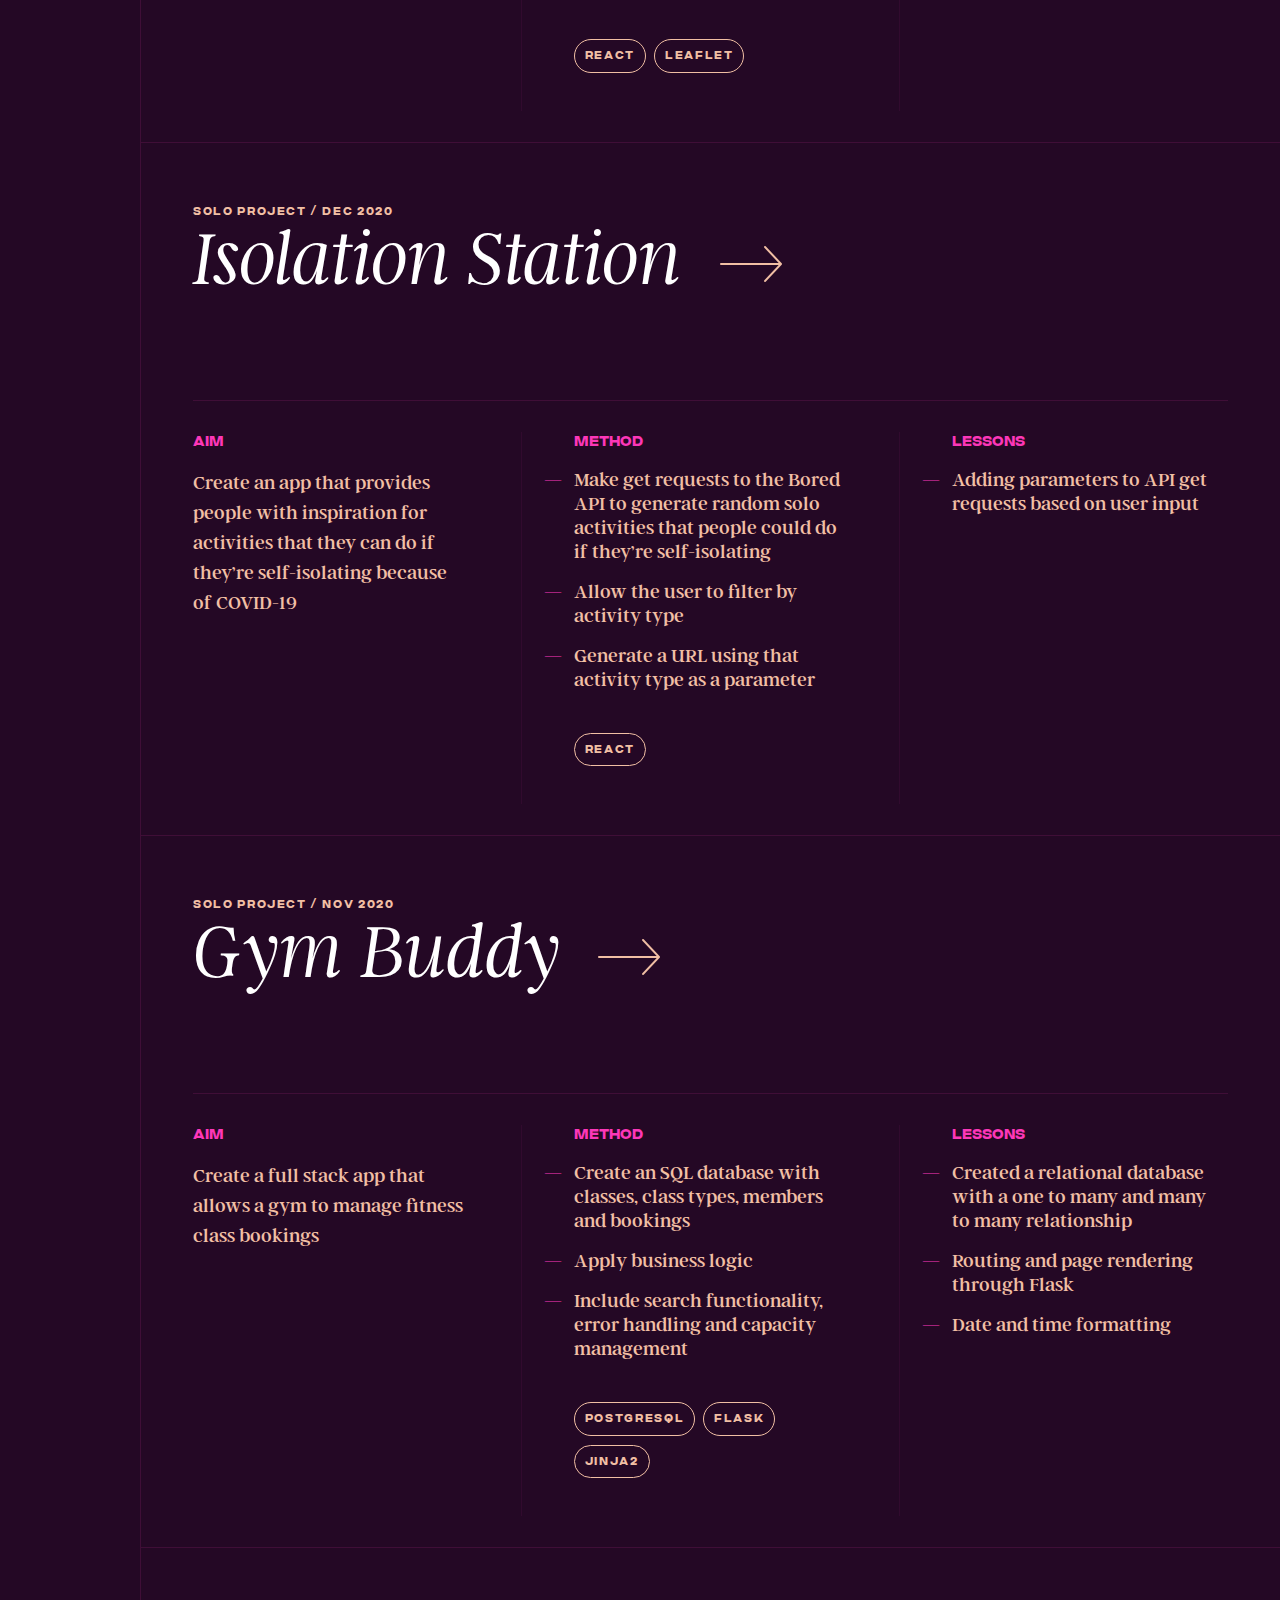
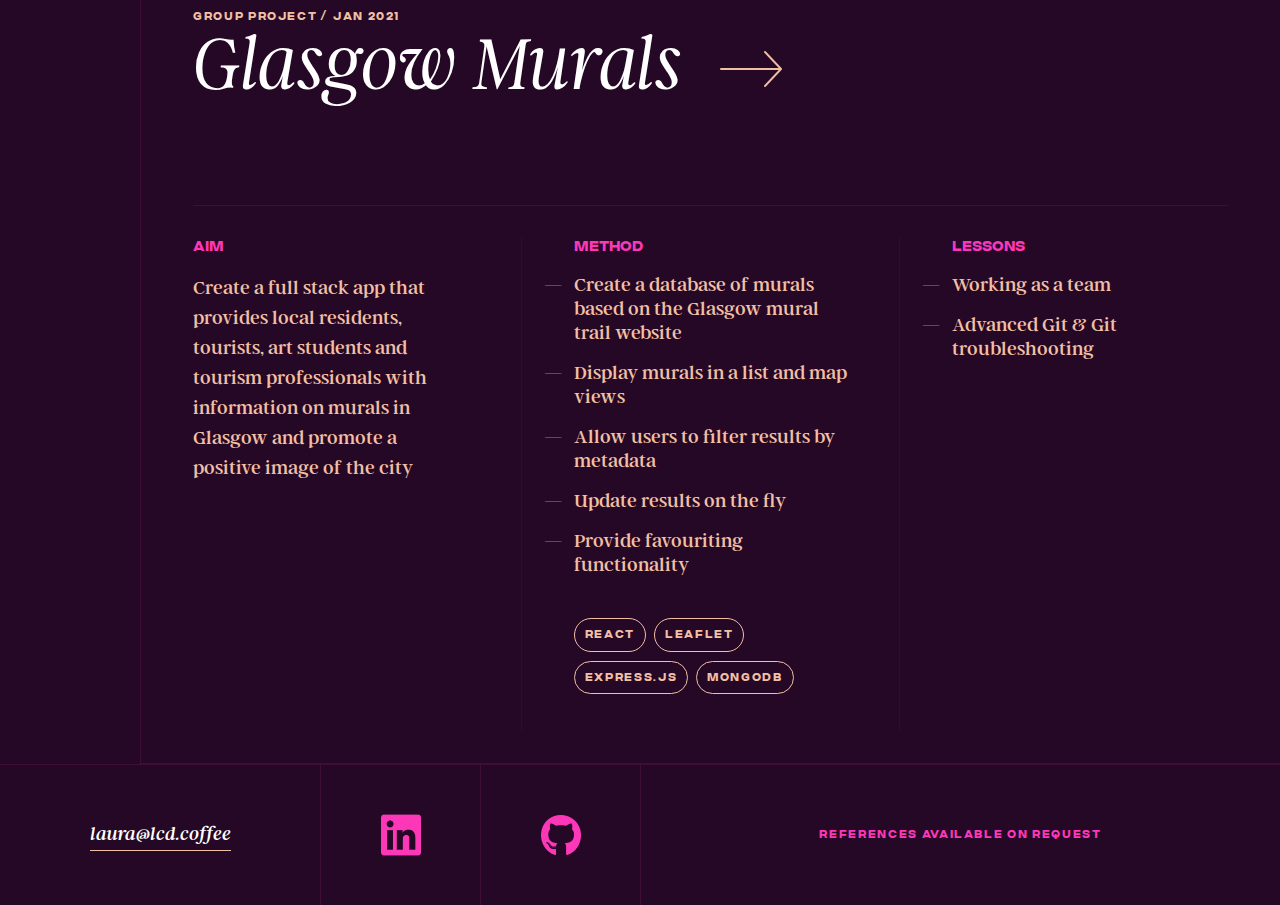
==== commit 1eba3dff: "Updating with current experience" ====
--- a/styles/style.css
+++ b/styles/style.css
@@ -1,17 +1,28 @@
+:root {
+	--aubergine: #240825;
+	--aubergine-10: #24082510;
+	--beetroot: #FC37B8;
+	--beetroot-20: #FC37B820;
+	--beetroot-10: #FC37B810;
+	--nectarine: #F1BFA4;
+	--chia: #9c9c9c;
+	--salt: #FFFFFF;
+}
+
 body {
 	font-family: 'Argent CF';
 	font-weight: 400;
 	font-size: 20px;
 	line-height: 1.5;
-	background-color: #240825;
-	color: #F1BFA4;
+	background-color: var(--aubergine);
+	color: var(--nectarine);
 }
 
 header {
 	width: 100%;
 	height: 185px;
 	display: flex;
-	border-bottom: 1px solid rgba(252, 55, 184, 0.2);
+	border-bottom: 1px solid var(--beetroot-20);
 }
 
 .deselected {
@@ -19,11 +30,11 @@
 }
 
 .deselected:hover {
-	background-color: rgba(252, 55, 184, 0.1);
+	background-color: var(--beetroot-10);
 }
 
 .selected {
-	background-color: rgba(252, 55, 184, 0.2);
+	background-color: var(--beetroot-20);
 }
 
 .logo img {
@@ -45,7 +56,7 @@
 } 
 
 header nav a, h2, .project-column h3 {
-	color: rgb(252, 55, 184);
+	color: var(--beetroot);
 	text-transform: uppercase;
 	font-family: 'Criteria CF';
 	font-weight: 800;
@@ -53,7 +64,7 @@
 }
 
 header nav a {
-	border-left: 1px solid rgba(252, 55, 184, 0.2);
+	border-left: 1px solid var(--beetroot-20);
 	display: flex;
 	flex-grow: 1;
 	align-items: center;
@@ -63,7 +74,7 @@
 
 .intro, .projects, .projects-wrapper {
 	position: relative;
-	border-bottom: 1px solid rgba(252, 55, 184, 0.2);
+	border-bottom: 1px solid var(--beetroot-20);
 }
 
 .intro .vertical-heading, .projects .vertical-heading, .projects-wrapper .vertical-heading {
@@ -76,7 +87,7 @@
 }
 
 h1, .projects h2 {
-	color: rgb(252, 55, 184);
+	color: var(--beetroot);
 	text-transform: uppercase;
 	font-family: 'Criteria CF';
 	font-weight: 400;
@@ -95,7 +106,7 @@
 
 .blurb, .project-description, .project {
 	margin-left:140px;
-	border-left: 1px solid rgba(252, 55, 184, 0.2);
+	border-left: 1px solid var(--beetroot-20);
 }
 
 .blurb p {
@@ -105,7 +116,7 @@
 
 .common {
 	padding: 52px;
-	border-bottom: 1px solid rgba(252, 55, 184, 0.2);
+	border-bottom: 1px solid var(--beetroot-20);
 }
 
 .half-container {
@@ -123,20 +134,20 @@
 .relevant-qualifications h3 {
 	font-size: 32px;
 	line-height: 1.2;
-	color: #fff;
+	color: var(--salt);
 	margin-bottom: 10px;
 }
 
 .text-link {
 	text-decoration: none;
-	border-bottom: 1px solid rgb(241, 191, 164);
+	border-bottom: 1px solid var(--nectarine);
 	font-style: italic;
 	padding-bottom: 1px;
-	color: #fff;
+	color: var(--salt);
 }
 
 .relevant-qualifications h4, .taglist li, .employment-container h4, .qualification h4, .project-title h3, .learning h2 {
-	color: rgb(241, 191, 164);
+	color: var(--nectarine);
 	text-transform: uppercase;
 	font-family: 'Criteria CF';
 	font-weight: 800;
@@ -151,22 +162,22 @@
 .relevant-qualifications .date {
 	font-style: italic;
 	line-height: 1.4;
-	color: #fff;
+	color: var(--salt);
 	margin-top: 50px;
 }
 
 .self-study h3 {
-	color: #fff;
+	color: var(--salt);
 	margin-bottom: 10px;
 }
 
 .self-study {
-	border-left: 1px solid rgba(252, 55, 184, 0.2);
+	border-left: 1px solid var(--beetroot-20);
 }
 
 .taglist li {
 	display: inline-block;
-	border: 1px solid rgb(241, 191, 164);
+	border: 1px solid var(--nectarine);
 	border-radius: 100px;
 	padding: 8px 10px 7px 10px;
 	margin-right: 4px;
@@ -188,7 +199,7 @@
 	text-transform: none;
 	font-style: italic;
 	font-size: 80px;
-	color: #fff;
+	color: var(--salt);
 	line-height: 1.2em;
 }
 
@@ -199,7 +210,8 @@
 .primary-list li:after {
 	content: "/";
 	margin-left: 0.2em;
-	color: rgba(252, 55, 184, 0.2);
+	color: var(--beetroot);
+	opacity: 0.3;
 }
 
 .primary-list li:last-child:after {
@@ -207,7 +219,7 @@
 }
 
 .learning {
-	border-top: 1px solid rgba(252, 55, 184, 0.1);
+	border-top: 1px solid var(--beetroot-10);
 	padding-top: 30px;
 	
 }
@@ -216,11 +228,11 @@
 	display: inline;
 	padding-right: 1.5em;
 	margin-right: 1.5em;
-	border-right: 1px solid rgba(252, 55, 184, 0.3);
+	border-right: 1px solid var(--beetroot-20);
 }
 
 .learning p {
-	color: #fff;
+	color: var(--salt);
 	display: inline-block;
 	transform: translateY(0.1em);
 }
@@ -235,7 +247,7 @@
 	line-height: 1.2;
 	font-weight: 300;
 	padding: 36px 0 36px 50px;
-	border-top: 1px solid rgba(252, 55, 184, 0.1);
+	border-top: 1px solid var(--beetroot-10);
 	counter-increment: item;
 }
 
@@ -245,7 +257,7 @@
 	font-weight: 800;
 	font-size: 11px;
 	letter-spacing: 0.15em;
-	color: rgb(252, 55, 184);
+	color: var(--beetroot);
 	width: 0;
 	text-align: right;
 	display: inline-block;
@@ -253,7 +265,7 @@
 }
 
 .hiring-reasons em {
-	color: #fff;
+	color: var(--salt);
 }
 
 .projects .project-description {
@@ -265,12 +277,12 @@
 	font-weight: 100;
 	font-size: 48px;
 	line-height: 1.1;
-	color: #fff;
+	color: var(--salt);
 	font-style: italic;
 }
 
 .projects .project-description p em {
-	color: rgb(241, 191, 164);
+	color: var(--nectarine);
 	display: inline-block;
 }
 
@@ -305,9 +317,9 @@
 }
 
 .projects .project-description .cta-container .cta {
-	border-top: 1px solid rgba(252, 55, 184, 0.2);
-	border-right: 1px solid rgba(252, 55, 184, 0.2);
-	border-bottom: 1px solid rgba(252, 55, 184, 0.2);
+	border-top: 1px solid var(--beetroot-20);
+	border-right: 1px solid var(--beetroot-20);
+	border-bottom: 1px solid var(--beetroot-20);
 	padding-left: 48px;
 	transform: translateX(-48px);
 }
@@ -327,7 +339,7 @@
 
 .cta-arrow {
 	display: inline-block;
-	border-left: 1px solid rgba(252, 55, 184, 0.2);
+	border-left: 1px solid var(--beetroot-20);
 	width: 140px;
 	height: 140px;
 	margin-left: 48px;
@@ -343,7 +355,7 @@
 	text-transform: uppercase;
 	font-size: 11px;
 	letter-spacing: 0.15em;
-	color: rgb(241, 191, 164);
+	color: var(--nectarine);
 }
 
 .projects .project-description .cta-container .text-link {
@@ -357,7 +369,7 @@
 }
 
 .employment-container h3 {
-	color: #fff;
+	color: var(--salt);
 	line-height: 1.1em;
 }
 
@@ -379,7 +391,7 @@
 
 .bullets li:before {
 	content: "—";
-	color: rgb(252, 55, 184);
+	color: var(--beetroot);
 	transform: translateX(-30px);
 	text-align: right;
 	display: inline-block;
@@ -391,12 +403,12 @@
 }
 
 .past-employment {
-	border-top: 1px solid rgba(252, 55, 184, 0.1);
+	border-top: 1px solid var(--beetroot-10);
 	padding: 26px;
 }
 
 .past-employment:last-child {
-	border-bottom: 1px solid rgba(252, 55, 184, 0.1);
+	border-bottom: 1px solid var(--beetroot-10);
 }
 
 .past-employment h3 {
@@ -410,7 +422,7 @@
 
 .past-qualifications .title-container {
 	padding: 52px;
-	border-bottom: 1px solid rgba(252, 55, 184, 0.2);
+	border-bottom: 1px solid var(--beetroot-20);
 }
 
 .past-qualifications .qualifications-container {
@@ -418,14 +430,14 @@
 	flex-wrap: wrap;
 	align-content: center;
 	justify-content: center;
-	border-left: 1px solid rgba(252, 55, 184, 0.2);
+	border-left: 1px solid var(--beetroot-20);
 }
 
 .qualification {
 	text-align: center;
 	width: 50%;
 	padding: 70px 24px 80px 24px;
-	border-bottom: 1px solid rgba(252, 55, 184, 0.2);
+	border-bottom: 1px solid var(--beetroot-20);
 	display: flex;
 	flex-direction: column;
 	justify-content: center;
@@ -434,12 +446,12 @@
 .qualification h3 {
 	font-size: 32px;
 	line-height: 1.2;
-	color: #fff;
+	color: var(--salt);
 	margin-bottom: 16px;
 }
 
 .qualification:nth-child(even) {
-	border-left: 1px solid rgba(252, 55, 184, 0.2);
+	border-left: 1px solid var(--beetroot-20);
 }
 
 .certificate {
@@ -454,7 +466,7 @@
 
 .quotes {
 	padding: 52px;
-	border-bottom: 1px solid rgba(252, 55, 184, 0.1);
+	border-bottom: 1px solid var(--beetroot-10);
 }
 
 .quotes h2 {
@@ -474,7 +486,7 @@
 }
 
 .quote:nth-child(1), .quote:nth-child(2) {
-	border-top: 1px solid rgba(252, 55, 184, 0.1);
+	border-top: 1px solid var(--beetroot-10);
 }
 
 
@@ -483,7 +495,7 @@
 	line-height: 1.2;
 	font-weight: 300;
 	padding: 36px 0 36px 50px;
-	border-bottom: 1px solid rgba(252, 55, 184, 0.1);
+	border-bottom: 1px solid var(--beetroot-10);
 }
 
 .quotes-container li:before {
@@ -492,7 +504,7 @@
 	font-weight: 800;
 	font-size: 48px;
 	letter-spacing: 0.15em;
-	color: rgb(252, 55, 184);
+	color: var(--beetroot);
 	width: 0;
 	text-align: right;
 	display: inline-block;
@@ -511,7 +523,7 @@
 }
 
 .icon-link-container, .references {
-	border-left: 1px solid rgba(252, 55, 184, 0.2);
+	border-left: 1px solid var(--beetroot-20);
 }
 
 .email-link-container, .icon-link-container, .references {
@@ -527,7 +539,7 @@
 }
 
 .references p {
-	color: rgb(252, 55, 184);
+	color: var(--beetroot);
 	text-transform: uppercase;
 	font-family: 'Criteria CF';
 	font-weight: 800;
@@ -540,7 +552,7 @@
 }
 
 .project {
-	border-bottom: 1px solid rgba(252, 55, 184, 0.2);
+	border-bottom: 1px solid var(--beetroot-20);
 }
 
 .project-details {
@@ -556,8 +568,8 @@
 }
 
 .project-column:nth-child(2) {
-	border-left: 1px solid rgba(252, 55, 184, 0.1);
-	border-right: 1px solid rgba(252, 55, 184, 0.1);
+	border-left: 1px solid var(--beetroot-10);
+	border-right: 1px solid var(--beetroot-10);
 }
 
 .project-column h3 {
@@ -588,7 +600,7 @@
 	margin-right: 52px;
 	padding-top: 31px;
 	padding-bottom: 90px;
-	border-bottom: 1px solid rgba(252, 55, 184, 0.2);
+	border-bottom: 1px solid var(--beetroot-20);
 	text-decoration: none; 
 }
 
@@ -725,7 +737,7 @@
 	
 	.project-column {
 		margin: 0 48px 0px 48px;
-		border-top: 1px solid rgba(252, 55, 184, 0.1);
+		border-top: 1px solid var(--beetroot-10);
 		padding: 30px 30px;
 	}
 	
@@ -845,7 +857,7 @@
 	.qualification h3 {
 		font-size: 26px;
 		line-height: 1;
-		color: #fff;
+		color: var(--salt);
 		margin-bottom: 16px;
 	}
 
@@ -1048,7 +1060,7 @@
 	}
 	
 	footer .references {
-		border-top: 1px solid rgba(252, 55, 184, 0.2);
+		border-top: 1px solid var(--beetroot-20);
 		margin: 0;
 	}
 	
@@ -1062,8 +1074,8 @@
 		width: 1440px;
 		margin-left: auto;
 		margin-right: auto;
-		border-left: 1px solid rgba(252, 55, 184, 0.2);
-		border-right: 1px solid rgba(252, 55, 184, 0.2);
+		border-left: 1px solid var(--beetroot-20);
+		border-right: 1px solid var(--beetroot-20);
 	}
 	
 }
@@ -1071,8 +1083,8 @@
 @media print{  
   
 	body{    
-		background-color: #fff;
-		color: #240825;
+		background-color: var(--salt);
+		color: var(--aubergine);
 		font-size: 10pt;
 		line-height: 1.3;
 	}
@@ -1135,14 +1147,15 @@
 	}
 
 	.relevant-qualifications h4, .taglist li, .employment-container h4, .qualification h4, .projects .project-description .cta-container .conjunction, .projects .project-description p em, .learning h2 {
-		color: rgba(36, 8, 37, 0.4);
+		color: var(--aubergine);
+		opacity: 0.4;
 	}
 
 	.taglist li {
 		padding: 2.5pt 4pt 1pt 4pt;
 		margin-right: 0.01cm;
 		margin-bottom: 0.08cm;
-		border: 1px solid rgba(36, 8, 37, 0.1);
+		border: 1px solid var(--aubergine-10);
 	}
 
 	.taglist {
@@ -1154,7 +1167,7 @@
 	}
 	
 	.relevant-qualifications h3, .text-link, .relevant-qualifications .date, .self-study h3, .primary-list, .hiring-reasons em, .projects .project-description p, .employment-container h3, .qualification h3, .learning p {
-		color: #240825;
+		color: var(--aubergine);
 	}
 
 	.common {
@@ -1277,7 +1290,7 @@
 	}
 
 	.past-qualifications {
-		border-bottom: 1px solid rgba(252, 55, 184, 0.2);
+		border-bottom: 1px solid var(--beetroot-20);
 		padding-bottom: 0.6cm
 	}
 
@@ -1319,7 +1332,7 @@
 		font-size: 10pt;
 		line-height: 1;
 		padding: 0.3cm 0.3cm 0.6cm 0.8cm;
-		border-bottom: 1px solid rgba(252, 55, 184, 0.1);
+		border-bottom: 1px solid var(--beetroot-10);
 	}
 
 	.quotes-container li:before {
@@ -1328,12 +1341,12 @@
 	}
 
 	.taglist li {
-		border: 1px solid #9c9c9c;
-		color: #9c9c9c;
+		border: 1px solid var(--chia);
+		color: var(--chia);
 	}
 
 	.projects .project-description p em {
-		color: #9c9c9c;
+		color: var(--chia);
 	}
 
 	.cv-footer {
@@ -1341,7 +1354,7 @@
 	}
 
 	footer {
-		border-bottom: 1px solid rgba(252, 55, 184, 0.1);
+		border-bottom: 1px solid var(--beetroot-10);
 		height: 90px;
 	}
 
@@ -1354,7 +1367,7 @@
 	}
 
 	.references .print-statement {
-        color: #9c9c9c;
+        color: var(--chia);
 		padding-top: 5px;
     }
 
@@ -1375,7 +1388,7 @@
 	}
 
 	.project h2 {
-		color: #9c9c9c;
+		color: var(--chia);
 		font-size: 36px;
 	}
 
